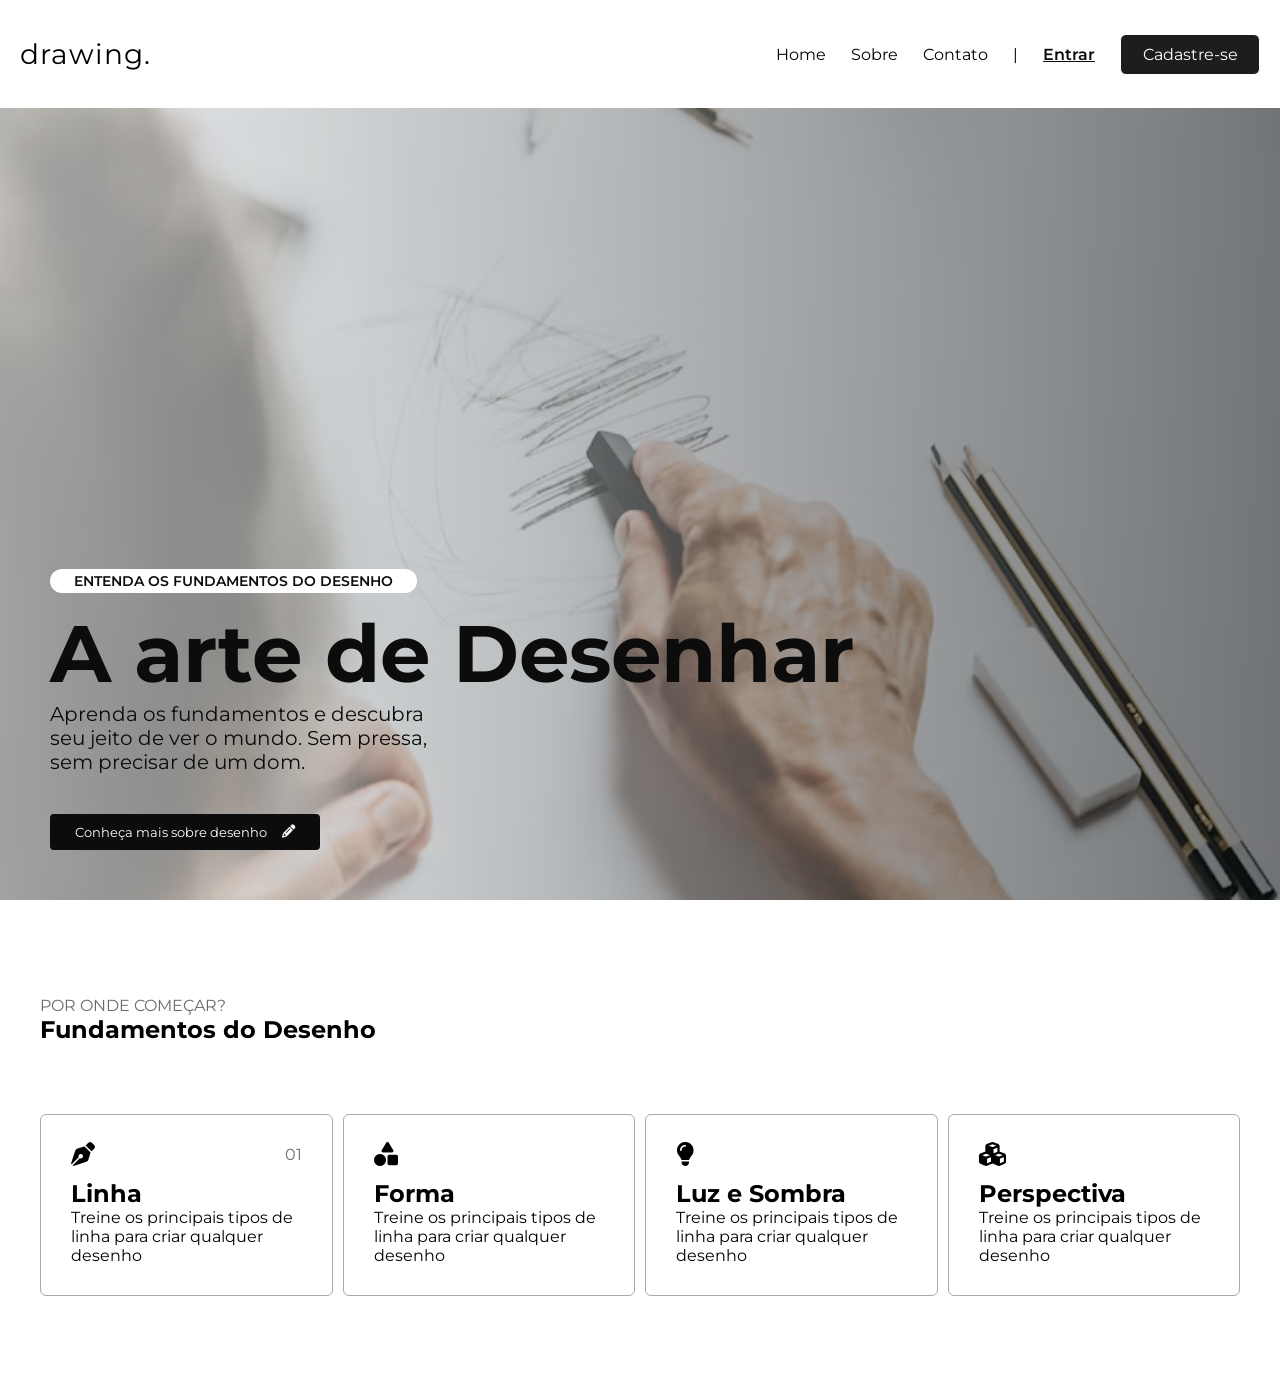
==== web-data-viz/public/index.html @ 865cee98 "feat: adiciona e estiliza seção de fundamentos do desenho" ====
<!DOCTYPE html>
<html lang="en">
<head>
    <meta charset="UTF-8">
    <meta name="viewport" content="width=device-width, initial-scale=1.0">
    <title>Projeto Individual</title>
    <!--Importa icones do Font Awesome-->
    <link rel="stylesheet" href="https://cdnjs.cloudflare.com/ajax/libs/font-awesome/6.7.2/css/all.min.css">
    
    <link rel="preconnect" href="https://fonts.googleapis.com">
    <link rel="preconnect" href="https://fonts.gstatic.com" crossorigin>
    <link href="https://fonts.googleapis.com/css2?family=Montserrat:ital,wght@0,100..900;1,100..900&family=Roboto:ital,wght@0,100..900;1,100..900&display=swap" rel="stylesheet">
    <link rel="stylesheet" href="./css/style.css">
</head>
<body>
    <main>
        <nav class="navbar">
            <div class="site-title">drawing.</div>
        <ul>
            <li><a>Home</a></li>  
            <li><a>Sobre</a></li>  
            <li><a>Contato</a></li>   
            <li><a>|</a></li> 
            <button class="btn-simples">Entrar</button>
            <button class="btn">Cadastre-se</button>
        </ul> 
        </nav>

            <section class="background">
                <div class="background-content">
                    <span class="badge">Entenda os fundamentos do desenho</span>
                    <h1 class="title-background">
                        A arte de Desenhar 
                    </h1>
                    <p>Aprenda os fundamentos e descubra seu jeito de ver o mundo. 
                        Sem pressa, sem precisar de um dom.</p>
                    <button class="more-button">
                        Conheça mais sobre desenho
                        <i class="fa-solid fa-pencil"></i>
                    </button>
                </div>
            </section>
            
            <section class="fundamentos">
                <span>Por onde começar?</span>
                <h1 class="fundamentos-title">Fundamentos do Desenho</h1>
                
                <div class="fundamentos-container">
                    <div class="card-fundamento">
                        <div style="display: flex; justify-content: space-between;align-items: center;">
                            <i class="fa-solid fa-pen-nib fa-xl"></i> 
                            <span>01</span>  
                        </div>
                        
                        <h2>Linha</h2>
                        <p>Treine os principais tipos de linha para criar qualquer desenho</p>
                    </div>

                    <div class="card-fundamento">
                        <i class="fa-solid fa-shapes fa-xl"></i>
                        <h2>Forma</h2>
                        <p>Treine os principais tipos de linha para criar qualquer desenho</p>
                    </div>

                    <div class="card-fundamento">
                        <i class="fa-solid fa-lightbulb fa-xl"></i>
                        <h2>Luz e Sombra</h2>
                        <p>Treine os principais tipos de linha para criar qualquer desenho</p>
                    </div>

                    <div class="card-fundamento">
                        <i class="fa-solid fa-cubes fa-xl"></i>

                        <h2>Perspectiva</h2>
                        <p>Treine os principais tipos de linha para criar qualquer desenho</p>
                    </div>
                </div>
            </section>



    </main>
</body>
</html>
---- web-data-viz/public/css/style.css ----
*{
    padding: 0;
    margin: 0;
    box-sizing: border-box;
}
:root{
    --cor-fonte:  rgb(12, 12, 12);
}
html{
    font-family: Montserrat;
}
button, select{
    font-family: Montserrat;
}
.btn{
    padding: 10px 20px;
    width: 140px;
    border: solid 1px white;
    display: flex;
    justify-content: center;
    font-size: 16px;
    border-radius: 6px;
    color: white;
    background-color: rgb(29, 29, 29);
}
.btn-simples{
    border: none;
    background-color: rgba(255, 255, 255, 0);
    text-decoration: underline;
    font-weight: 600;
    display: flex;
    justify-content: center;
    font-size: 16px;
    border-radius: 6px;
    color: var(--cor-fonte);
}
/* Navbar */
ul{
    list-style: none;
}
li{
    font-size: 16px;
}
.site-title{
    font-size: 28px;
    letter-spacing: 1px;
}
.navbar{
    display: flex;
    height: 12vh;
    padding: 20px;
    align-items: center;
    justify-content: space-between;
}
.navbar ul{
    display: flex;
    gap: 25px;
    align-items: center;
}

/* Conteúdo da Home */
.badge{
    background-color: white;
    color: var(--cor-fonte);
    padding: 3px 24px;
    font-weight: 600;
    border-radius: 14px;
    font-size: 14px;
    text-transform: uppercase;
}
.background{
    background-image: 
    /* Aplica um gradiente na imagem */
    linear-gradient(to right, rgba(255, 255, 255, 0.616), rgba(0, 0, 0, 0.493)),
    url('../assets/imgs/premium_photo-1664197369827-378ba152d1af.avif');
    background-size: cover; 
    height: 88vh;
    padding: 50px;
    display: flex;
    flex-direction: column;
    justify-content: end;
}

.background-content{
}
.background p{
    color: var(--cor-fonte);
    font-size: 20px;
    width: 400px;
}
.title-background{
    margin-top: 15px;
    color: var(--cor-fonte);
    font-size: 5rem;
}

.more-button{
    margin-top: 40px;
    display: flex;
    align-items: center;
    gap: 15px;
    padding: 10px 25px;
    color: white;
    background-color: rgb(12, 12, 12);
    border: none;
    font-weight: 400;
    border-radius: 4px;
}

/* Seção Fundamentos */
.fundamentos{
    padding: 6rem 2.5rem;
}
.fundamentos span{
    text-transform: uppercase;
    color: rgb(107, 107, 107);
}

.fundamentos-title{
    margin-bottom: 70px;
}
.fundamentos-container{
    display: flex;
    gap: 10px;
}
.card-fundamento{
    padding: 30px;
    border: 1px solid darkgray;
    border-radius: 6px;
    background-color: white;
}
.card-fundamento h2{
    margin-top: 15px;
}
.card-fundamento:hover{
    scale: 1.1;
    cursor: pointer;
    transition: 0.3s ease;
}
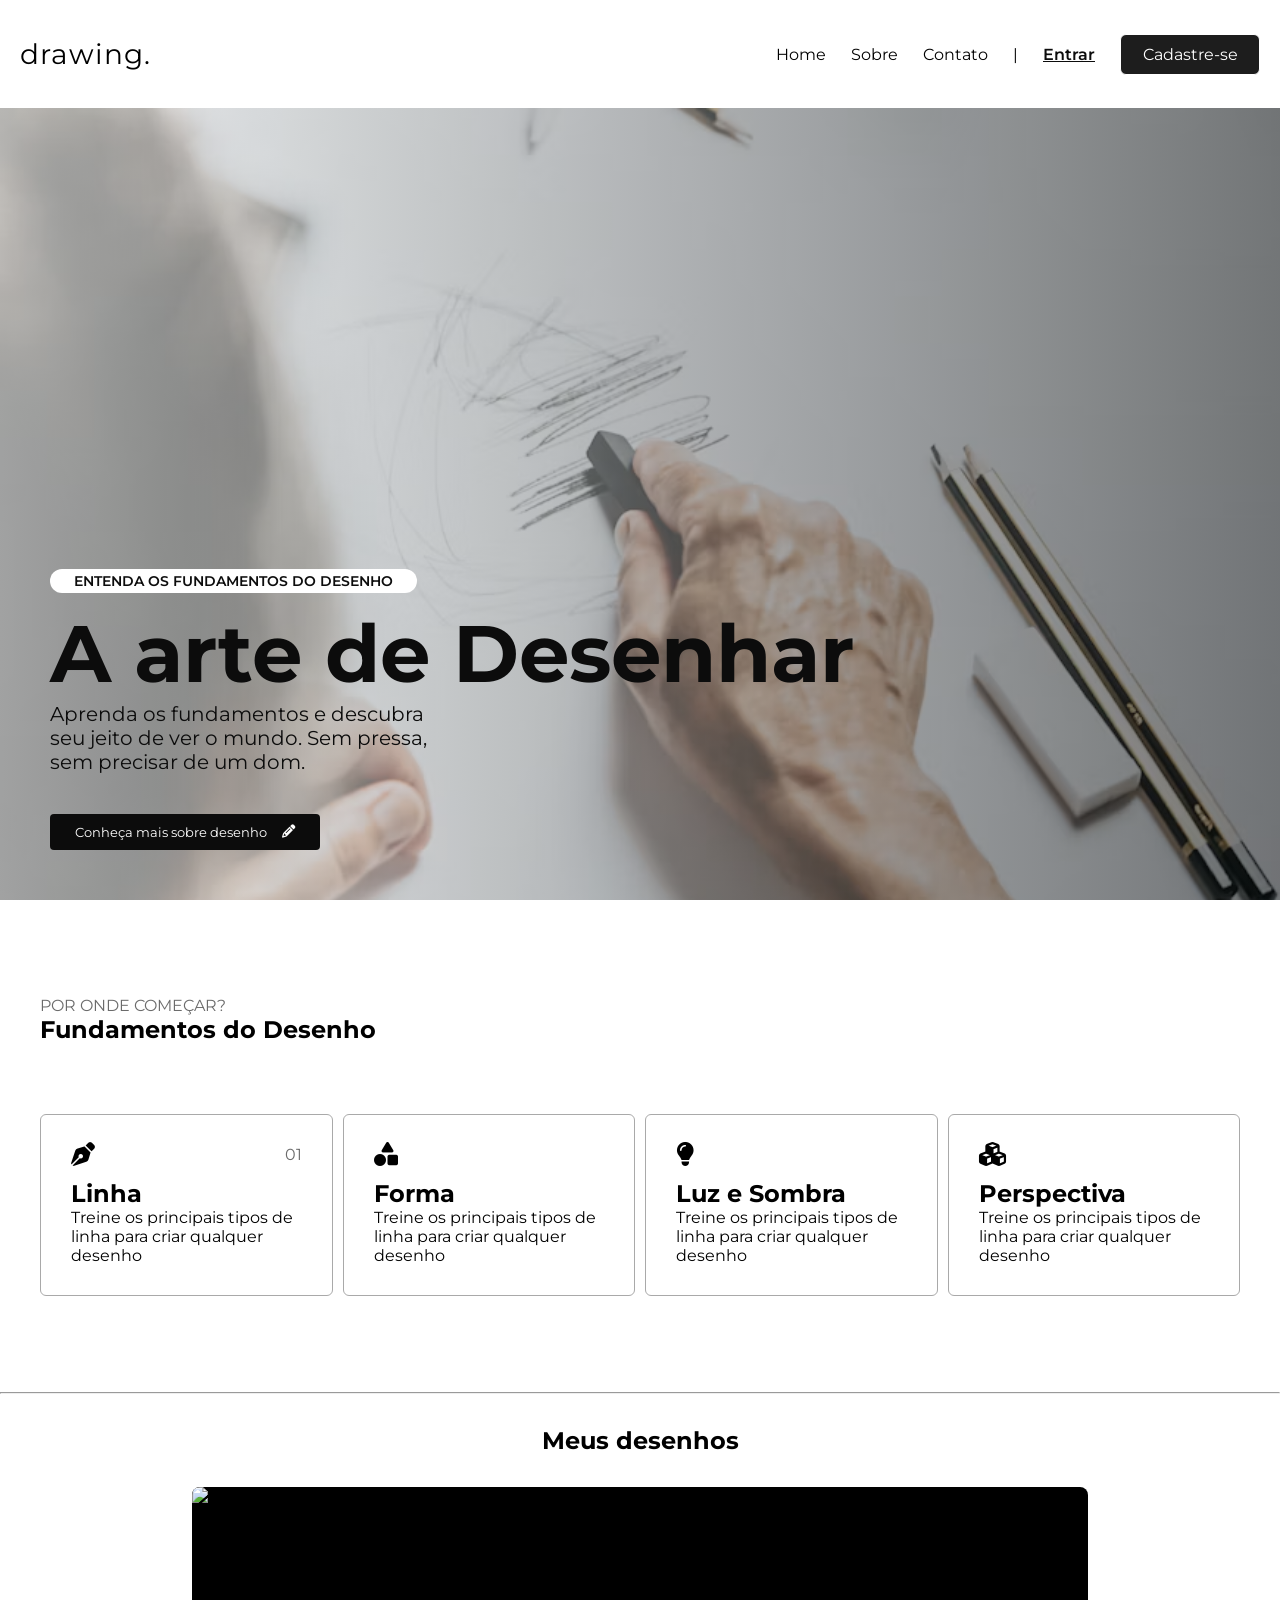
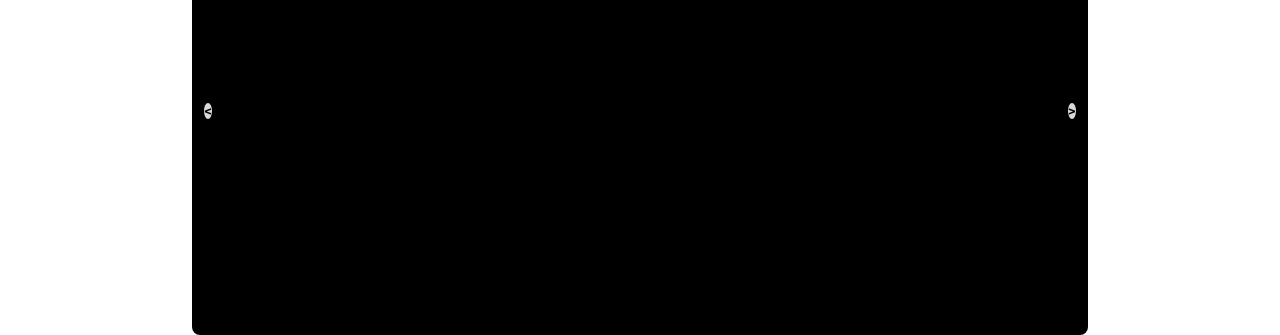
==== commit daa18c20: "feat: adiciona carrossel ao site" ====
--- a/web-data-viz/public/index.html
+++ b/web-data-viz/public/index.html
@@ -76,9 +76,112 @@
                     </div>
                 </div>
             </section>
+            <hr>
+                <section class="meus-desenhos">
+                    
+                    <h1>Meus desenhos</h1>
+                    <section class="carousel" aria-roledescription="carousel" aria-label="Galeria de imagens">
+                    <div class="carousel__track-container">
+                        <ul class="carousel__track">
+                        <li class="carousel__slide"><img src="https://picsum.photos/800/400?random=1" alt="Imagem 1"></li>
+                        <li class="carousel__slide"><img src="https://picsum.photos/800/400?random=2" alt="Imagem 2"></li>
+                        <li class="carousel__slide"><img src="https://picsum.photos/800/400?random=3" alt="Imagem 3"></li>
+                        <li class="carousel__slide"><img src="https://picsum.photos/800/400?random=4" alt="Imagem 4"></li>
+                        </ul>
+                    </div>
 
+                    <button class="carousel__button carousel__button--prev" aria-label="Slide anterior">&lt;</button>
+                    <button class="carousel__button carousel__button--next" aria-label="Próximo slide">&gt;</button>
 
-
+                    <div class="carousel__nav" role="tablist" aria-label="Indicadores do carrossel">
+                        <button class="carousel__indicator" aria-label="Ir para slide 1"></button>
+                        <button class="carousel__indicator" aria-label="Ir para slide 2"></button>
+                        <button class="carousel__indicator" aria-label="Ir para slide 3"></button>
+                        <button class="carousel__indicator" aria-label="Ir para slide 4"></button>
+                    </div>
+                    </section>
+                </section>
     </main>
 </body>
-</html>+</html>
+<script>
+const track = document.querySelector('.carousel__track');
+const slides = document.querySelectorAll('.carousel__slide'); // NodeList
+const prevButton = document.querySelector('.carousel__button--prev');
+const nextButton = document.querySelector('.carousel__button--next');
+const indicators = document.querySelectorAll('.carousel__indicator');
+const carousel = document.querySelector('.carousel');
+
+let currentIndex = 0;
+let autoplayId = null;
+const AUTOPLAY_MS = 4000;
+
+// Vai para o slide indicado pelo índice
+function goToSlide(index) {
+  // wrap-around simples
+  if (index < 0) index = slides.length - 1;
+  if (index >= slides.length) index = 0;
+  currentIndex = index;
+
+  // Move a "track" com translateX (cada slide tem 100% da largura)
+  track.style.transform = 'translateX(' + (-100 * currentIndex) + '%)';
+
+  // Atualiza indicadores (aria-current)
+  for (let i = 0; i < indicators.length; i++) {
+    if (i === currentIndex) {
+      indicators[i].setAttribute('aria-current', 'true');
+    } else {
+      indicators[i].removeAttribute('aria-current');
+    }
+  }
+}
+
+function nextSlide() { goToSlide(currentIndex + 1); }
+function prevSlide() { goToSlide(currentIndex - 1); }
+
+// Autoplay simples
+function startAutoplay() {
+  stopAutoplay();
+  autoplayId = setInterval(nextSlide, AUTOPLAY_MS);
+}
+function stopAutoplay() {
+  if (autoplayId !== null) {
+    clearInterval(autoplayId);
+    autoplayId = null;
+  }
+}
+
+// Eventos
+nextButton.addEventListener('click', function () {
+  nextSlide();
+  startAutoplay();
+});
+prevButton.addEventListener('click', function () {
+  prevSlide();
+  startAutoplay();
+});
+
+// Indicadores: each indicator goes para o slide correspondente
+for (let i = 0; i < indicators.length; i++) {
+  indicators[i].addEventListener('click', (function(index) {
+    return function() {
+      goToSlide(index);
+      startAutoplay();
+    };
+  })(i));
+}
+
+// Pausar autoplay ao passar o mouse e retomar ao sair
+carousel.addEventListener('mouseenter', stopAutoplay);
+carousel.addEventListener('mouseleave', startAutoplay);
+
+// Navegação por teclado (setas)
+document.addEventListener('keydown', function (e) {
+  if (e.key === 'ArrowLeft') { prevSlide(); startAutoplay(); }
+  if (e.key === 'ArrowRight') { nextSlide(); startAutoplay(); }
+});
+
+// Inicialização
+goToSlide(0);
+startAutoplay();
+</script>
--- a/web-data-viz/public/css/style.css
+++ b/web-data-viz/public/css/style.css
@@ -40,6 +40,20 @@
 }
 li{
     font-size: 16px;
+}
+
+li::after{
+  content: '';
+  position: absolute;
+  bottom: 0;
+  left: 0;
+  width: 0; /* Começa invisível (largura zero) */
+  height: 3px; /* Espessura da barra */
+  background-color: #3498db; /* Cor da barra */
+  transition: width 0.3s ease; /* Animação suave */
+}
+li:hover::after {
+  width: 100%; /* Expande até 100% ao passar o mouse */
 }
 .site-title{
     font-size: 28px;
@@ -136,4 +150,101 @@
     scale: 1.1;
     cursor: pointer;
     transition: 0.3s ease;
+}
+
+/* Carrossel */
+.meus-desenhos h1{
+    padding: 2rem;
+}
+.meus-desenhos {
+    display: flex;
+    align-items: center;
+    flex-direction: column;
+}
+
+.carousel {
+  width: 70%;
+  max-width: var(--max-width);
+  position: relative;
+  border-radius: 8px;
+  overflow: hidden;
+  background: #000;
+}
+
+/* Container que "corta" a visualização fora do slide atual */
+.carousel__track-container {
+  overflow: hidden;
+  width: 100%;
+  aspect-ratio: 2 / 1; /* mantém proporção */
+}
+
+/* Track com slides em linha e transição suave */
+.carousel__track {
+  display: flex;
+  padding: 0;
+  margin: 0;
+  list-style: none;
+  transition: transform 400ms ease;
+  will-change: transform;
+}
+
+/* Cada slide ocupa 100% da largura do container */
+.carousel__slide {
+  min-width: 100%;
+  display: flex;
+  align-items: center;
+  justify-content: center;
+}
+
+/* Imagem cobre o slide */
+.carousel__slide img {
+  width: 100%;
+  height: 100%;
+  object-fit: cover;
+  display: block;
+}
+
+/* Botões de navegação */
+.carousel__button {
+  position: absolute;
+  top: 50%;
+  transform: translateY(-50%);
+  width: var(--button-size);
+  height: var(--button-size);
+  background: rgba(255,255,255,0.85);
+  border: none;
+  border-radius: 50%;
+  cursor: pointer;
+  display: grid;
+  place-items: center;
+  font-weight: bold;
+  box-shadow: 0 2px 6px rgba(0,0,0,0.2);
+}
+.carousel__button:focus { outline: 2px solid #2b7cff; }
+.carousel__button--prev { left: 12px; }
+.carousel__button--next { right: 12px; }
+
+/* Indicadores (bolinhas) */
+.carousel__nav {
+  display: flex;
+  gap: 8px;
+  position: absolute;
+  left: 50%;
+  transform: translateX(-50%);
+  bottom: 12px;
+}
+.carousel__indicator {
+  width: var(--indicator-size);
+  height: var(--indicator-size);
+  background: rgba(255,255,255,0.7);
+  border-radius: 50%;
+  border: none;
+  cursor: pointer;
+  padding: 0;
+}
+.carousel__indicator[aria-current="true"] {
+  background: #2b7cff;
+}
+.carousel__indicator:focus {
+  outline: 2px solid #2b7cff;
 }
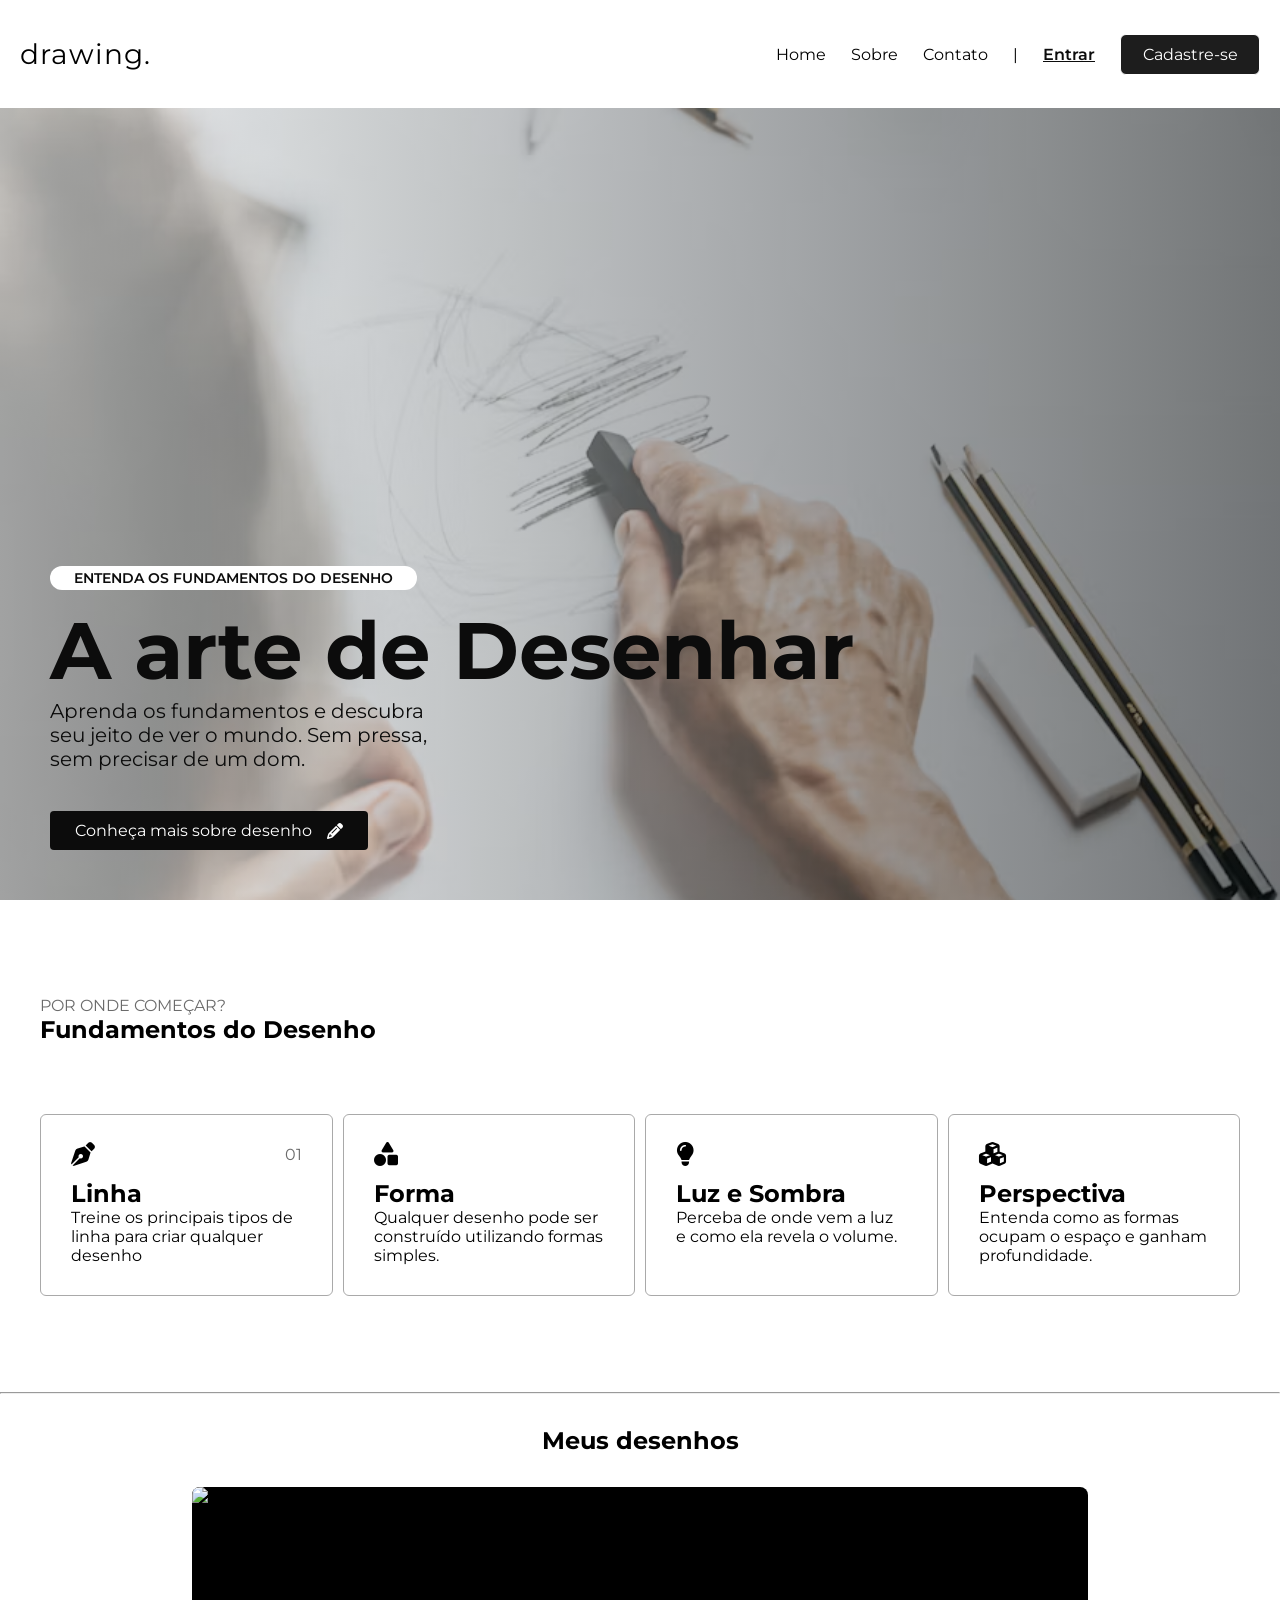
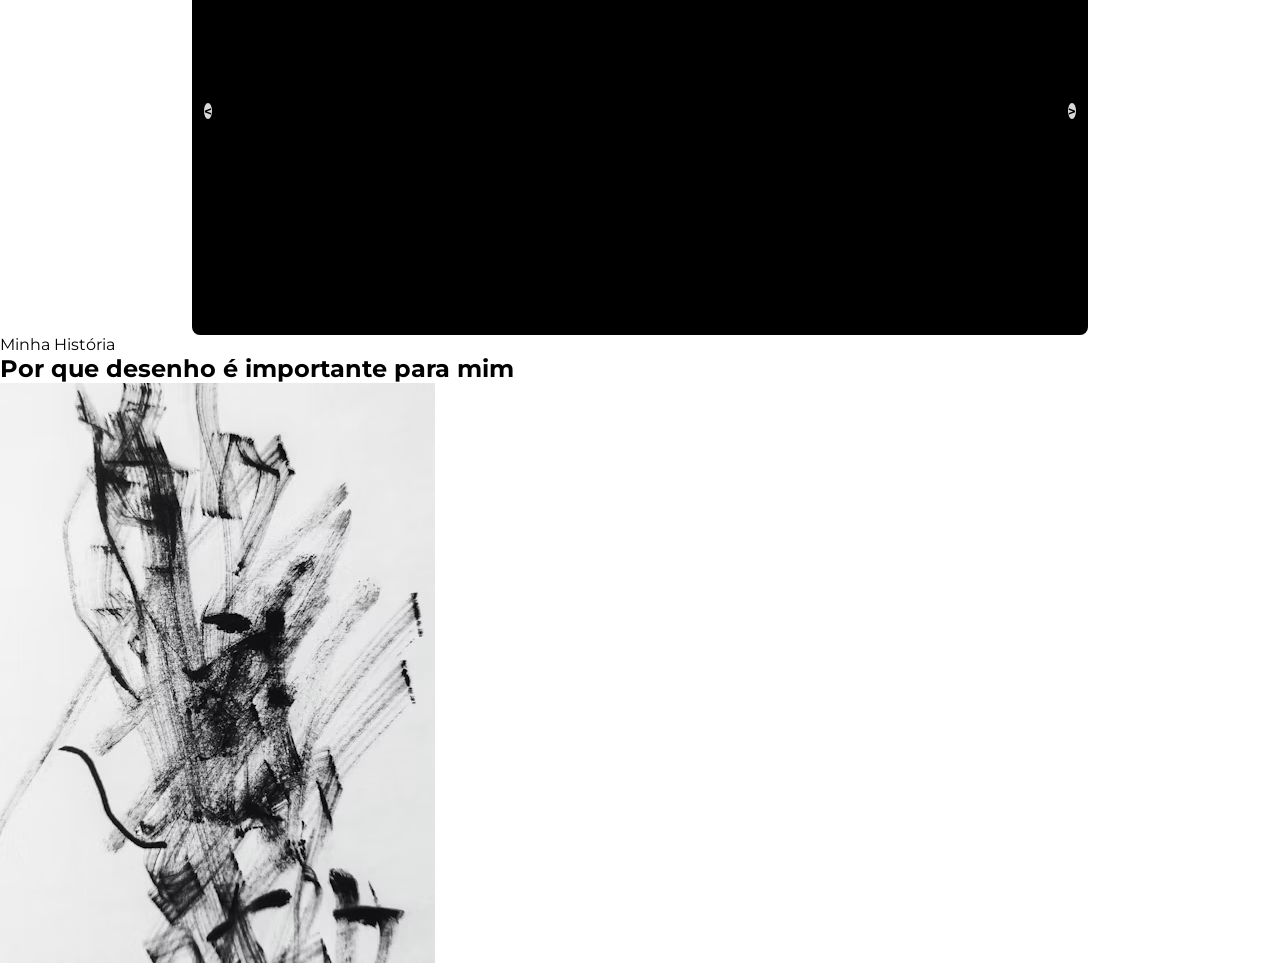
==== commit c5f9fdca: "feat: adiciona seção importânci do desenho" ====
--- a/web-data-viz/public/index.html
+++ b/web-data-viz/public/index.html
@@ -59,20 +59,20 @@
                     <div class="card-fundamento">
                         <i class="fa-solid fa-shapes fa-xl"></i>
                         <h2>Forma</h2>
-                        <p>Treine os principais tipos de linha para criar qualquer desenho</p>
+                        <p>Qualquer desenho pode ser construído utilizando formas simples.</p>
                     </div>
 
                     <div class="card-fundamento">
                         <i class="fa-solid fa-lightbulb fa-xl"></i>
                         <h2>Luz e Sombra</h2>
-                        <p>Treine os principais tipos de linha para criar qualquer desenho</p>
+                        <p>Perceba de onde vem a luz e como ela revela o volume.</p>
                     </div>
 
                     <div class="card-fundamento">
                         <i class="fa-solid fa-cubes fa-xl"></i>
 
                         <h2>Perspectiva</h2>
-                        <p>Treine os principais tipos de linha para criar qualquer desenho</p>
+                        <p>Entenda como as formas ocupam o espaço e ganham profundidade.</p>
                     </div>
                 </div>
             </section>
@@ -101,87 +101,102 @@
                     </div>
                     </section>
                 </section>
+
+                <section class="importancia-desenho">
+                        <span>Minha História</span>
+                        <h1>Por que desenho é importante para mim</h1>
+                        <div>
+                            <img src="./assets/imgs/photo-1569091791842-7cfb64e04797.avif" alt="">
+                            <p>
+
+                            </p>
+                        </div>
+                </section>
     </main>
 </body>
 </html>
 <script>
-const track = document.querySelector('.carousel__track');
-const slides = document.querySelectorAll('.carousel__slide'); // NodeList
-const prevButton = document.querySelector('.carousel__button--prev');
-const nextButton = document.querySelector('.carousel__button--next');
-const indicators = document.querySelectorAll('.carousel__indicator');
-const carousel = document.querySelector('.carousel');
-
-let currentIndex = 0;
-let autoplayId = null;
-const AUTOPLAY_MS = 4000;
-
-// Vai para o slide indicado pelo índice
-function goToSlide(index) {
-  // wrap-around simples
-  if (index < 0) index = slides.length - 1;
-  if (index >= slides.length) index = 0;
-  currentIndex = index;
-
-  // Move a "track" com translateX (cada slide tem 100% da largura)
-  track.style.transform = 'translateX(' + (-100 * currentIndex) + '%)';
-
-  // Atualiza indicadores (aria-current)
-  for (let i = 0; i < indicators.length; i++) {
-    if (i === currentIndex) {
-      indicators[i].setAttribute('aria-current', 'true');
-    } else {
-      indicators[i].removeAttribute('aria-current');
-    }
-  }
-}
-
-function nextSlide() { goToSlide(currentIndex + 1); }
-function prevSlide() { goToSlide(currentIndex - 1); }
-
-// Autoplay simples
-function startAutoplay() {
-  stopAutoplay();
-  autoplayId = setInterval(nextSlide, AUTOPLAY_MS);
-}
-function stopAutoplay() {
-  if (autoplayId !== null) {
-    clearInterval(autoplayId);
-    autoplayId = null;
-  }
-}
-
-// Eventos
-nextButton.addEventListener('click', function () {
-  nextSlide();
-  startAutoplay();
-});
-prevButton.addEventListener('click', function () {
-  prevSlide();
-  startAutoplay();
-});
-
-// Indicadores: each indicator goes para o slide correspondente
-for (let i = 0; i < indicators.length; i++) {
-  indicators[i].addEventListener('click', (function(index) {
-    return function() {
-      goToSlide(index);
-      startAutoplay();
+    const track = document.querySelector('.carousel__track');
+    const slides = document.querySelectorAll('.carousel__slide'); // NodeList
+    const prevButton = document.querySelector('.carousel__button--prev');
+    const nextButton = document.querySelector('.carousel__button--next');
+    const indicators = document.querySelectorAll('.carousel__indicator');
+    const carousel = document.querySelector('.carousel');
+
+    let currentIndex = 0;
+    let autoplayId = null;
+    const AUTOPLAY_MS = 4000;
+
+    // Vai para o slide indicado pelo índice
+    function goToSlide(index) {
+    // wrap-around simples
+    if (index < 0){
+        index = slides.length - 1
     };
-  })(i));
-}
-
-// Pausar autoplay ao passar o mouse e retomar ao sair
-carousel.addEventListener('mouseenter', stopAutoplay);
-carousel.addEventListener('mouseleave', startAutoplay);
-
-// Navegação por teclado (setas)
-document.addEventListener('keydown', function (e) {
-  if (e.key === 'ArrowLeft') { prevSlide(); startAutoplay(); }
-  if (e.key === 'ArrowRight') { nextSlide(); startAutoplay(); }
-});
-
-// Inicialização
-goToSlide(0);
-startAutoplay();
+    if (index >= slides.length) {
+        index = 0;
+        currentIndex = index;
+    }
+
+    // Move a "track" com translateX (cada slide tem 100% da largura)
+    track.style.transform = 'translateX(' + (-100 * currentIndex) + '%)';
+
+    // Atualiza indicadores (aria-current)
+    for (let i = 0; i < indicators.length; i++) {
+        if (i === currentIndex) {
+        indicators[i].setAttribute('aria-current', 'true');
+        } else {
+        indicators[i].removeAttribute('aria-current');
+        }
+    }
+    }
+
+    function nextSlide() { goToSlide(currentIndex + 1); }
+    function prevSlide() { goToSlide(currentIndex - 1); }
+
+    // Autoplay simples
+    function startAutoplay() {
+    stopAutoplay();
+    autoplayId = setInterval(nextSlide, AUTOPLAY_MS);
+    }
+    function stopAutoplay() {
+    if (autoplayId !== null) {
+        clearInterval(autoplayId);
+        autoplayId = null;
+    }
+    }
+
+    // Eventos
+    nextButton.addEventListener('click', function () {
+    nextSlide();
+    startAutoplay();
+    });
+    prevButton.addEventListener('click', function () {
+    prevSlide();
+    startAutoplay();
+    });
+
+    // Indicadores: each indicator goes para o slide correspondente
+    for (let i = 0; i < indicators.length; i++) {
+    indicators[i].addEventListener('click', (function(index) {
+        return function() {
+        goToSlide(index);
+        startAutoplay();
+        };
+    })(i));
+    }
+
+    // Pausar autoplay ao passar o mouse e retomar ao sair
+    carousel.addEventListener('mouseenter', stopAutoplay);
+    carousel.addEventListener('mouseleave', startAutoplay);
+
+    // Navegação por teclado (setas)
+    document.addEventListener('keydown', function (e) {
+    if (e.key === 'ArrowLeft') { prevSlide(); startAutoplay(); }
+    if (e.key === 'ArrowRight') { nextSlide(); startAutoplay(); }
+    });
+
+    // Inicialização
+    goToSlide(0);
+    startAutoplay();
 </script>
--- a/web-data-viz/public/css/style.css
+++ b/web-data-viz/public/css/style.css
@@ -114,6 +114,7 @@
     align-items: center;
     gap: 15px;
     padding: 10px 25px;
+    font-size: 1rem;
     color: white;
     background-color: rgb(12, 12, 12);
     border: none;
@@ -138,6 +139,7 @@
     gap: 10px;
 }
 .card-fundamento{
+    flex: 1;
     padding: 30px;
     border: 1px solid darkgray;
     border-radius: 6px;
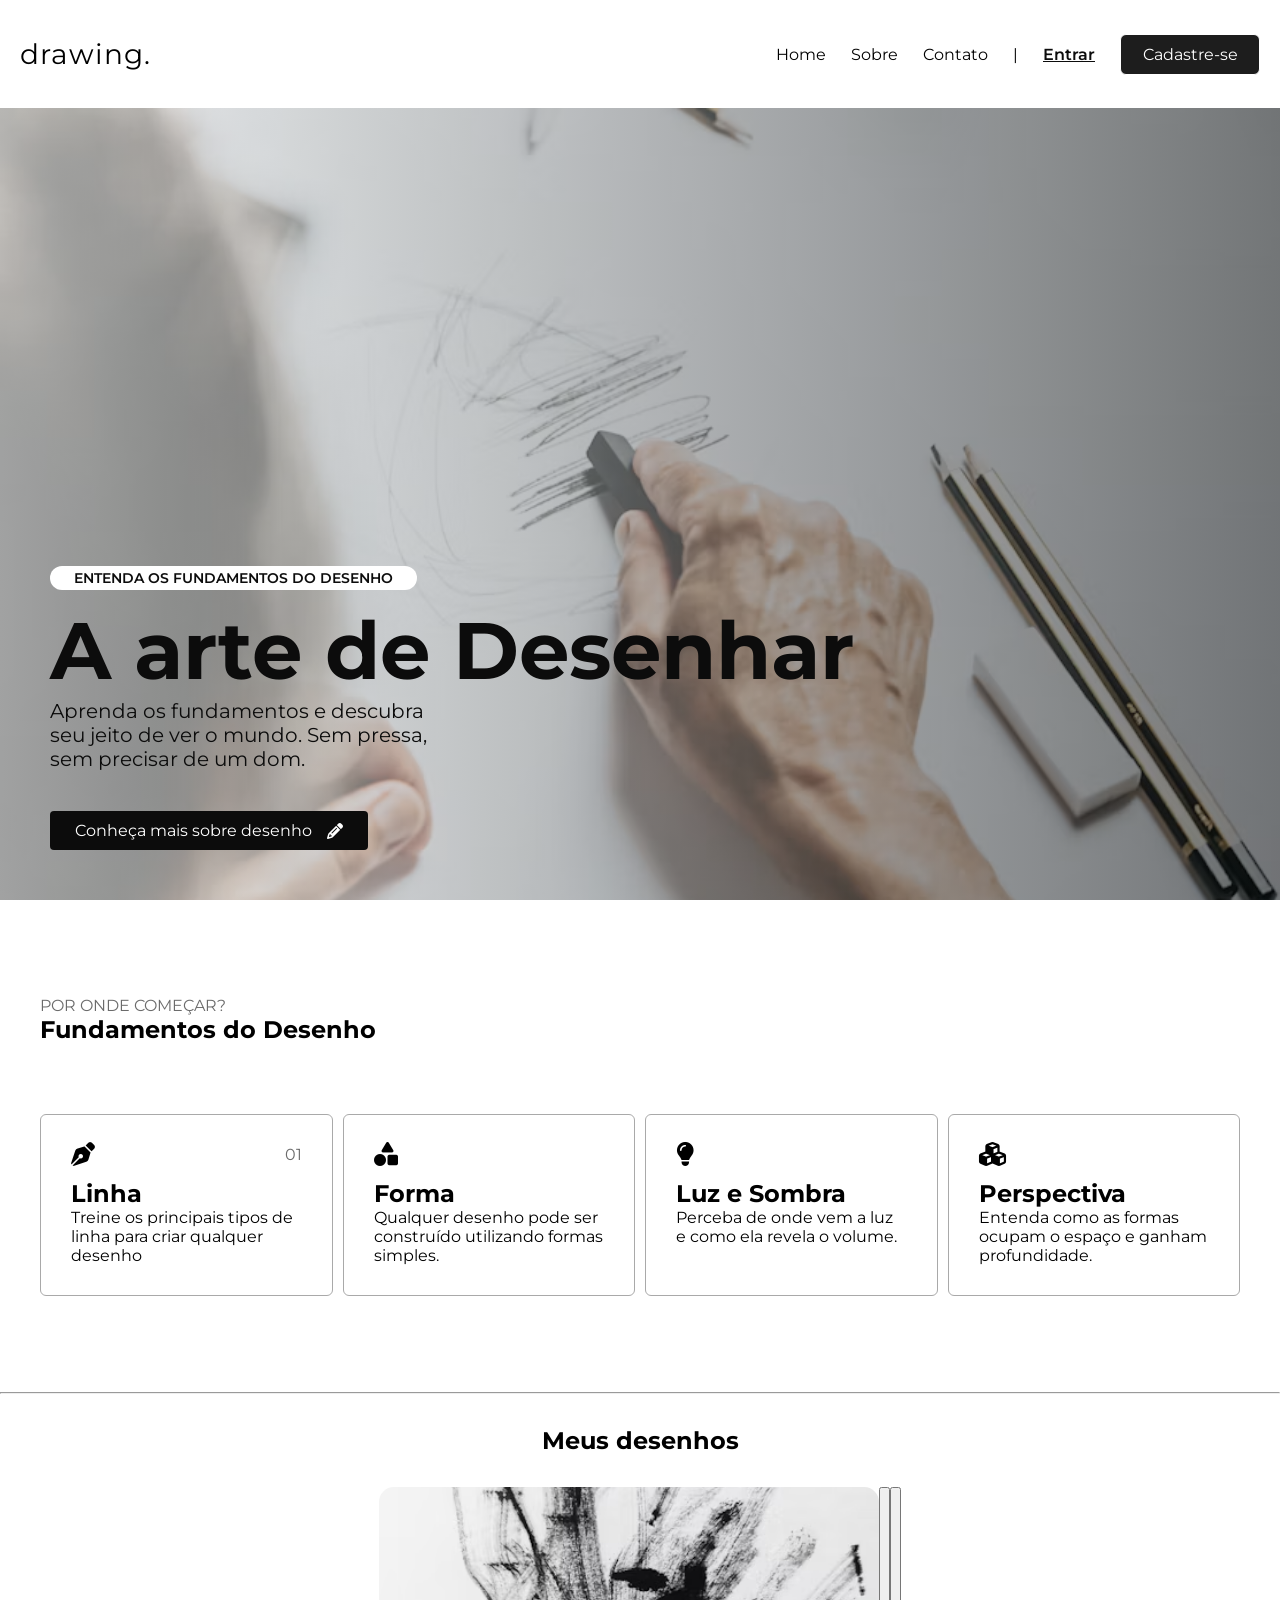
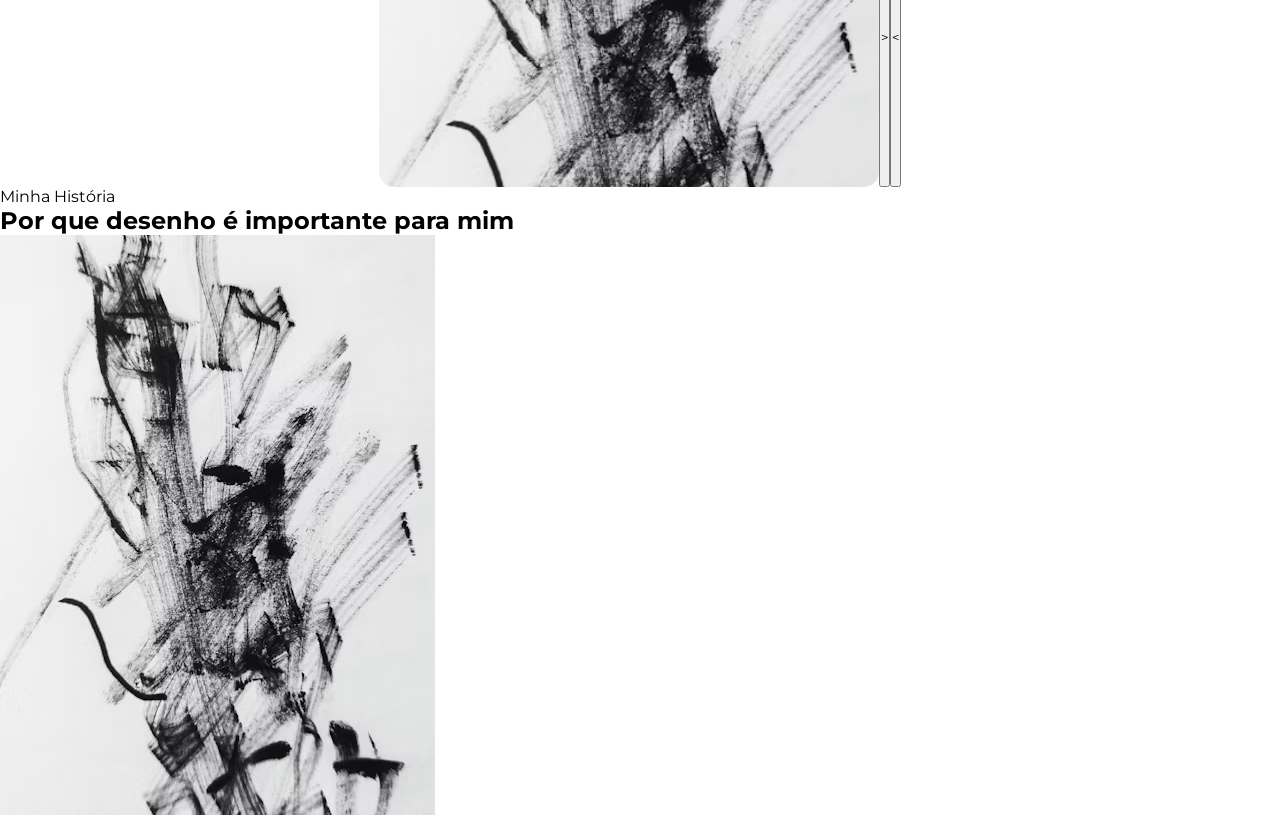
==== commit 56226b89: "fix: arruma o código do carrossel" ====
--- a/web-data-viz/public/index.html
+++ b/web-data-viz/public/index.html
@@ -78,28 +78,18 @@
             </section>
             <hr>
                 <section class="meus-desenhos">
-                    
+
                     <h1>Meus desenhos</h1>
-                    <section class="carousel" aria-roledescription="carousel" aria-label="Galeria de imagens">
-                    <div class="carousel__track-container">
-                        <ul class="carousel__track">
-                        <li class="carousel__slide"><img src="https://picsum.photos/800/400?random=1" alt="Imagem 1"></li>
-                        <li class="carousel__slide"><img src="https://picsum.photos/800/400?random=2" alt="Imagem 2"></li>
-                        <li class="carousel__slide"><img src="https://picsum.photos/800/400?random=3" alt="Imagem 3"></li>
-                        <li class="carousel__slide"><img src="https://picsum.photos/800/400?random=4" alt="Imagem 4"></li>
-                        </ul>
-                    </div>
+                    <div class="carrossel">
+                            <ul class="carrossel-imgs">
+                                <li class="img selecionado"><img src="./assets/imgs/photo-1569091791842-7cfb64e04797.avif" alt="draw1"></li>
+                                <li class="img"><img src="./assets/imgs/premium_photo-1664197369827-378ba152d1af.avif" alt="draw2"></li>
+                                <li class="img"><img src="./assets/imgs/photo-1569091791842-7cfb64e04797.avif" alt="draw3"></li>
+                            </ul>
+                    <button class="avancar" onclick=""> > </button>
+                    <button class="voltar"> < </button>
+                </div>
 
-                    <button class="carousel__button carousel__button--prev" aria-label="Slide anterior">&lt;</button>
-                    <button class="carousel__button carousel__button--next" aria-label="Próximo slide">&gt;</button>
-
-                    <div class="carousel__nav" role="tablist" aria-label="Indicadores do carrossel">
-                        <button class="carousel__indicator" aria-label="Ir para slide 1"></button>
-                        <button class="carousel__indicator" aria-label="Ir para slide 2"></button>
-                        <button class="carousel__indicator" aria-label="Ir para slide 3"></button>
-                        <button class="carousel__indicator" aria-label="Ir para slide 4"></button>
-                    </div>
-                    </section>
                 </section>
 
                 <section class="importancia-desenho">
@@ -116,87 +106,46 @@
 </body>
 </html>
 <script>
-    const track = document.querySelector('.carousel__track');
-    const slides = document.querySelectorAll('.carousel__slide'); // NodeList
-    const prevButton = document.querySelector('.carousel__button--prev');
-    const nextButton = document.querySelector('.carousel__button--next');
-    const indicators = document.querySelectorAll('.carousel__indicator');
-    const carousel = document.querySelector('.carousel');
+    let desenhos = document.querySelectorAll(".img");
+    let botaoAvancar = document.querySelector(".avancar");
+    let botaoVoltar = document.querySelector(".voltar");
 
-    let currentIndex = 0;
-    let autoplayId = null;
-    const AUTOPLAY_MS = 4000;
+    let indice = 0;
 
-    // Vai para o slide indicado pelo índice
-    function goToSlide(index) {
-    // wrap-around simples
-    if (index < 0){
-        index = slides.length - 1
-    };
-    if (index >= slides.length) {
-        index = 0;
-        currentIndex = index;
-    }
+     function atualizarCarrossel() {
+    let total = desenhos.length;
+    let anterior = (indice - 1 + total) % total;
+    let proximo = (indice + 1) % total;
 
-    // Move a "track" com translateX (cada slide tem 100% da largura)
-    track.style.transform = 'translateX(' + (-100 * currentIndex) + '%)';
-
-    // Atualiza indicadores (aria-current)
-    for (let i = 0; i < indicators.length; i++) {
-        if (i === currentIndex) {
-        indicators[i].setAttribute('aria-current', 'true');
-        } else {
-        indicators[i].removeAttribute('aria-current');
-        }
-    }
-    }
-
-    function nextSlide() { goToSlide(currentIndex + 1); }
-    function prevSlide() { goToSlide(currentIndex - 1); }
-
-    // Autoplay simples
-    function startAutoplay() {
-    stopAutoplay();
-    autoplayId = setInterval(nextSlide, AUTOPLAY_MS);
-    }
-    function stopAutoplay() {
-    if (autoplayId !== null) {
-        clearInterval(autoplayId);
-        autoplayId = null;
-    }
-    }
-
-    // Eventos
-    nextButton.addEventListener('click', function () {
-    nextSlide();
-    startAutoplay();
-    });
-    prevButton.addEventListener('click', function () {
-    prevSlide();
-    startAutoplay();
+    desenhos.forEach(function (imagem) {
+        imagem.classList.remove("selecionado", "esquerda", "direita");
     });
 
-    // Indicadores: each indicator goes para o slide correspondente
-    for (let i = 0; i < indicators.length; i++) {
-    indicators[i].addEventListener('click', (function(index) {
-        return function() {
-        goToSlide(index);
-        startAutoplay();
-        };
-    })(i));
-    }
+    desenhos[indice].classList.add("selecionado");
+    desenhos[anterior].classList.add("esquerda");
+    desenhos[proximo].classList.add("direita");
+}
+    
 
-    // Pausar autoplay ao passar o mouse e retomar ao sair
-    carousel.addEventListener('mouseenter', stopAutoplay);
-    carousel.addEventListener('mouseleave', startAutoplay);
-
-    // Navegação por teclado (setas)
-    document.addEventListener('keydown', function (e) {
-    if (e.key === 'ArrowLeft') { prevSlide(); startAutoplay(); }
-    if (e.key === 'ArrowRight') { nextSlide(); startAutoplay(); }
+    botaoAvancar.addEventListener("click", function () {
+        if (indice < desenhos.length - 1) {
+            indice++;
+        } else {
+            indice = 0;
+        }
+        atualizarCarrossel();
     });
 
-    // Inicialização
-    goToSlide(0);
-    startAutoplay();
+    botaoVoltar.addEventListener("click", function () {
+        if (indice > 0) {
+            indice--;
+        } else {
+            indice = desenhos.length - 1;
+        }
+        atualizarCarrossel();
+    });
+
+   
+
+atualizarCarrossel();
 </script>
--- a/web-data-viz/public/css/style.css
+++ b/web-data-viz/public/css/style.css
@@ -164,89 +164,65 @@
     flex-direction: column;
 }
 
-.carousel {
-  width: 70%;
-  max-width: var(--max-width);
-  position: relative;
-  border-radius: 8px;
-  overflow: hidden;
-  background: #000;
-}
-
-/* Container que "corta" a visualização fora do slide atual */
-.carousel__track-container {
-  overflow: hidden;
-  width: 100%;
-  aspect-ratio: 2 / 1; /* mantém proporção */
-}
-
-/* Track com slides em linha e transição suave */
-.carousel__track {
-  display: flex;
-  padding: 0;
-  margin: 0;
-  list-style: none;
-  transition: transform 400ms ease;
-  will-change: transform;
-}
-
-/* Cada slide ocupa 100% da largura do container */
-.carousel__slide {
-  min-width: 100%;
-  display: flex;
-  align-items: center;
-  justify-content: center;
-}
-
-/* Imagem cobre o slide */
-.carousel__slide img {
-  width: 100%;
-  height: 100%;
-  object-fit: cover;
-  display: block;
-}
-
-/* Botões de navegação */
-.carousel__button {
-  position: absolute;
-  top: 50%;
-  transform: translateY(-50%);
-  width: var(--button-size);
-  height: var(--button-size);
-  background: rgba(255,255,255,0.85);
-  border: none;
-  border-radius: 50%;
-  cursor: pointer;
-  display: grid;
-  place-items: center;
-  font-weight: bold;
-  box-shadow: 0 2px 6px rgba(0,0,0,0.2);
-}
-.carousel__button:focus { outline: 2px solid #2b7cff; }
-.carousel__button--prev { left: 12px; }
-.carousel__button--next { right: 12px; }
-
-/* Indicadores (bolinhas) */
-.carousel__nav {
-  display: flex;
-  gap: 8px;
-  position: absolute;
-  left: 50%;
-  transform: translateX(-50%);
-  bottom: 12px;
-}
-.carousel__indicator {
-  width: var(--indicator-size);
-  height: var(--indicator-size);
-  background: rgba(255,255,255,0.7);
-  border-radius: 50%;
-  border: none;
-  cursor: pointer;
-  padding: 0;
-}
-.carousel__indicator[aria-current="true"] {
-  background: #2b7cff;
-}
-.carousel__indicator:focus {
-  outline: 2px solid #2b7cff;
+.carrossel{
+    display: flex;
+    
+}
+
+.carrossel-imgs{
+    position: relative;
+
+    width: 500px;
+    height: 300px;
+
+    list-style: none;
+    padding: 0;
+    margin: 0 auto;
+
+}
+.img{
+    position: absolute;
+
+    width: 100%;
+    height: 100%;
+
+    top: 0;
+    left: 0;
+
+    transition: 0.5s;
+}
+
+.img:nth-child(2) {
+    z-index: 2;
+
+    transform: translateX(-130px) scale(0.9);
+
+    filter: blur(3px);
+}
+
+.img:nth-child(3) {
+    z-index: 1;
+
+    transform: translateX(140px) scale(0.8);
+
+    filter: blur(5px);
+}
+
+.carrossel-imgs img {
+    width: 100%;
+    height: 100%;
+
+    object-fit: cover;
+    transition: transform 0.5s ease;
+    border-radius: 15px;
+}
+
+.selecionado{
+    z-index: 3;
+}
+.img.esquerda,
+.img.direita { /* menores, nas laterais */
+    transform: scale(0.7);
+    opacity: 0.6;
+    z-index: 2;
 }
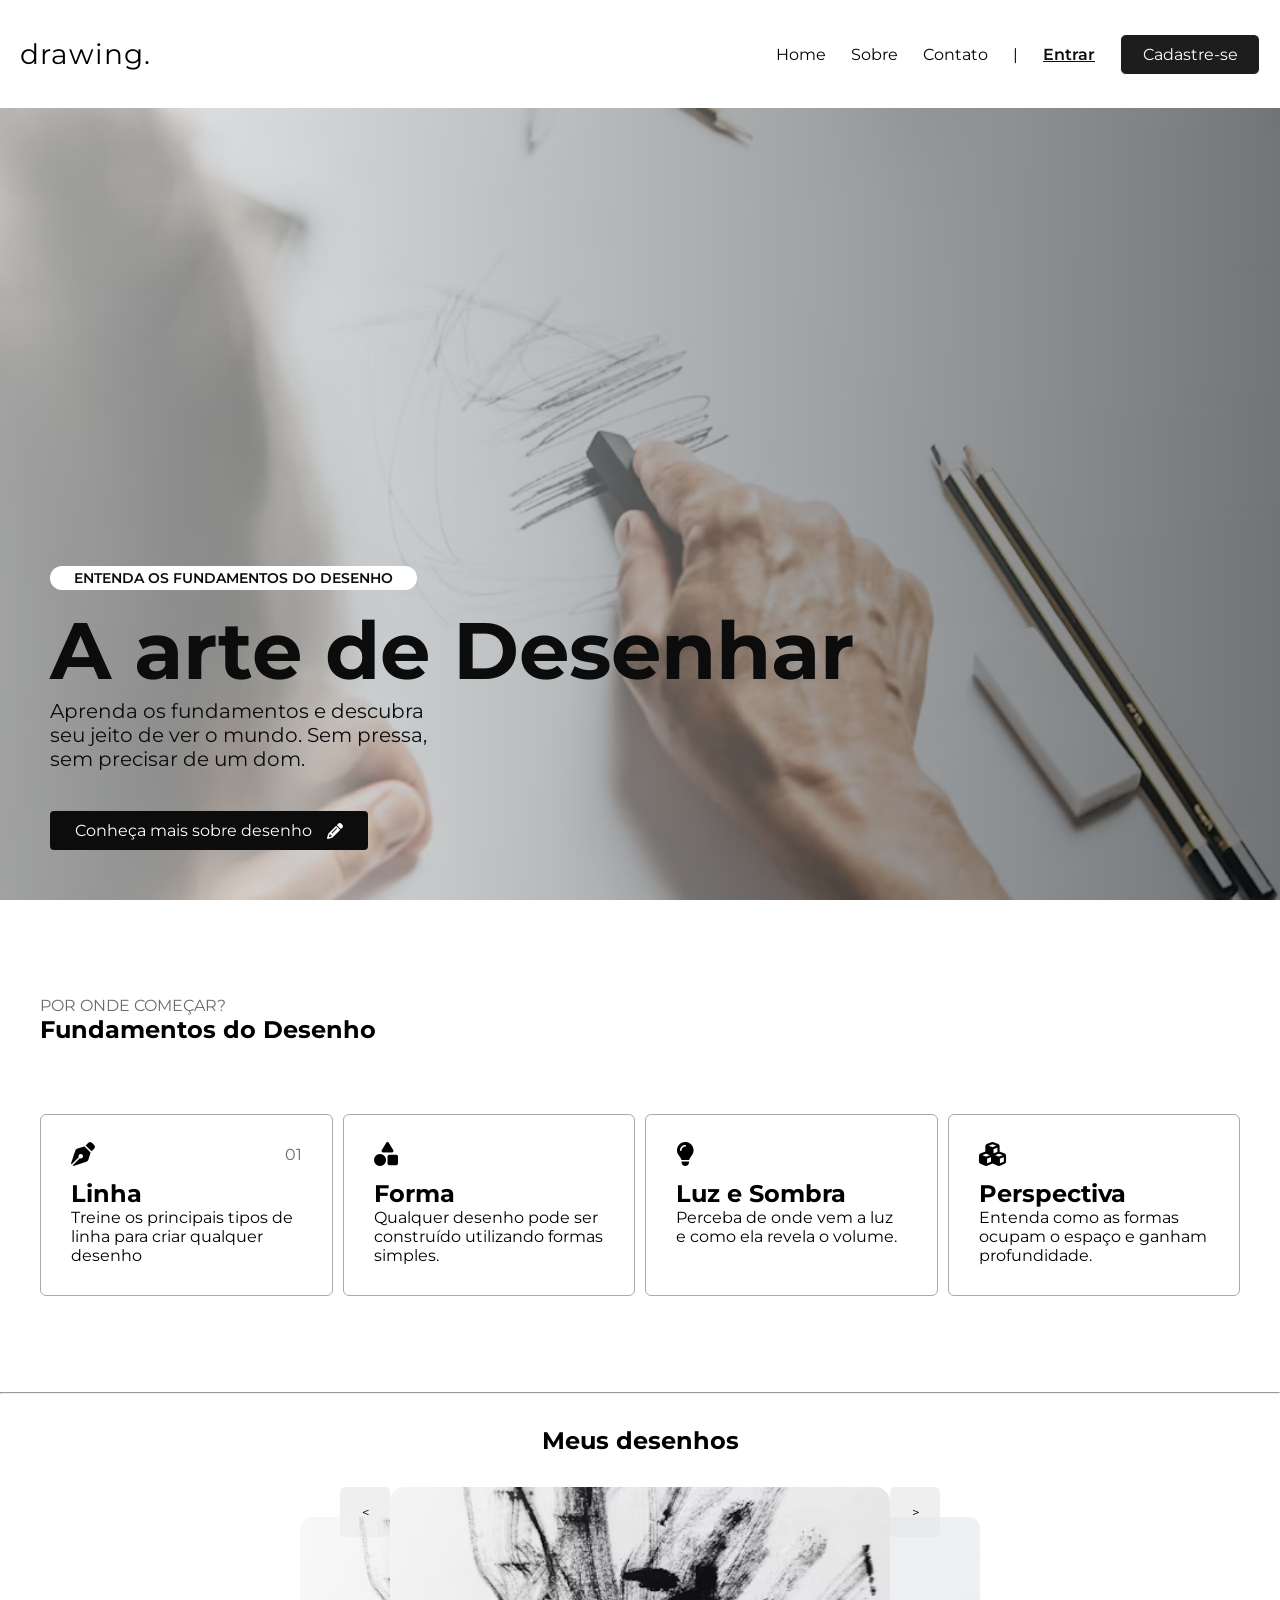
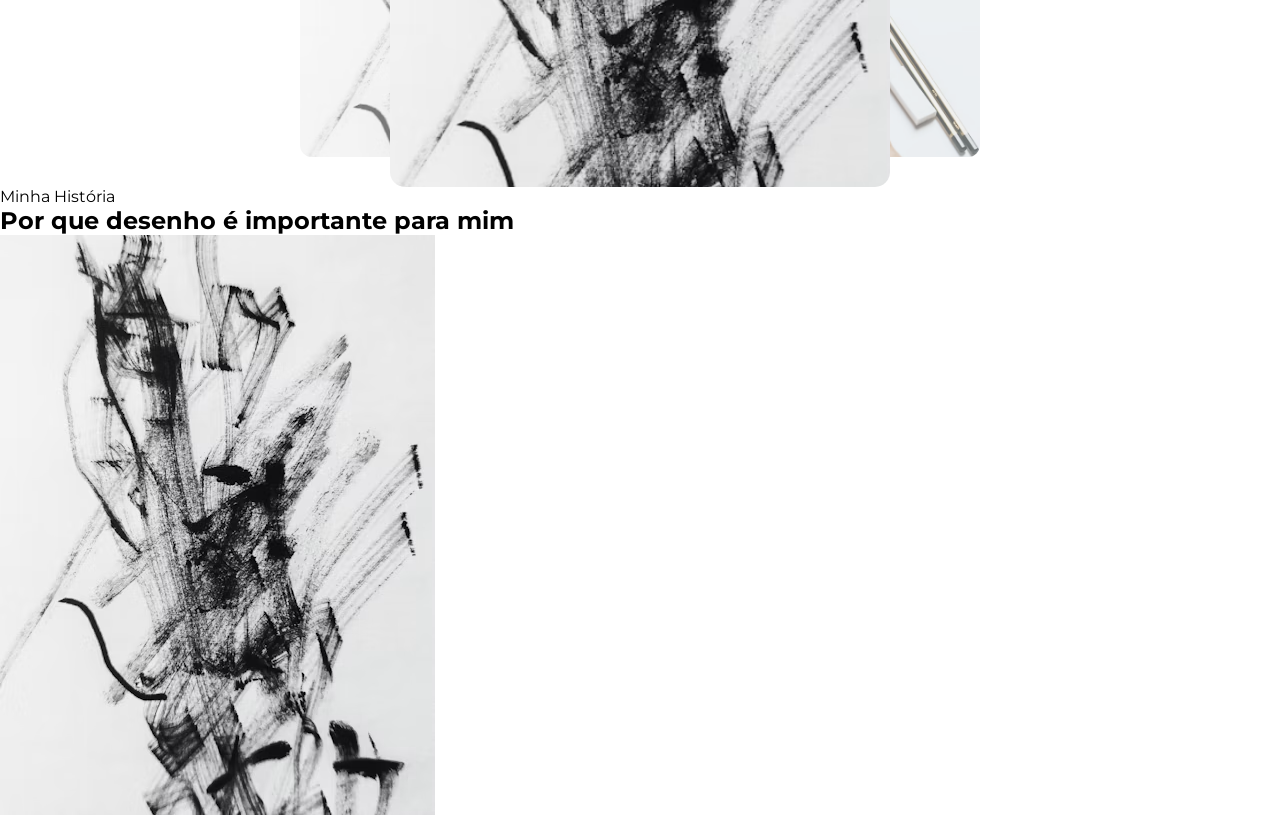
==== commit 759e8789: "style: padroniza CSS do login/cadastro" ====
--- a/web-data-viz/public/index.html
+++ b/web-data-viz/public/index.html
@@ -81,13 +81,13 @@
 
                     <h1>Meus desenhos</h1>
                     <div class="carrossel">
+                    <button class="voltar"> < </button>
                             <ul class="carrossel-imgs">
                                 <li class="img selecionado"><img src="./assets/imgs/photo-1569091791842-7cfb64e04797.avif" alt="draw1"></li>
                                 <li class="img"><img src="./assets/imgs/premium_photo-1664197369827-378ba152d1af.avif" alt="draw2"></li>
                                 <li class="img"><img src="./assets/imgs/photo-1569091791842-7cfb64e04797.avif" alt="draw3"></li>
                             </ul>
                     <button class="avancar" onclick=""> > </button>
-                    <button class="voltar"> < </button>
                 </div>
 
                 </section>
@@ -127,7 +127,7 @@
 }
     
 
-    botaoAvancar.addEventListener("click", function () {
+    botaoAvancar.addEventListener("click", () => {
         if (indice < desenhos.length - 1) {
             indice++;
         } else {
--- a/web-data-viz/public/css/style.css
+++ b/web-data-viz/public/css/style.css
@@ -35,25 +35,27 @@
     color: var(--cor-fonte);
 }
 /* Navbar */
-ul{
+nav ul{
     list-style: none;
 }
-li{
+nav li{
     font-size: 16px;
-}
-
-li::after{
+    position: relative;
+    cursor: pointer;
+}
+
+nav li::after{ /* Cria um elmento pelo CSS */
   content: '';
   position: absolute;
-  bottom: 0;
+  width: 0; /* Começa sem width */
   left: 0;
-  width: 0; /* Começa invisível (largura zero) */
-  height: 3px; /* Espessura da barra */
-  background-color: #3498db; /* Cor da barra */
-  transition: width 0.3s ease; /* Animação suave */
-}
-li:hover::after {
-  width: 100%; /* Expande até 100% ao passar o mouse */
+  bottom: -2px; 
+  height: 1.5px; 
+  background-color: var(--cor-fonte); 
+  transition: width 0.3s ease; 
+}
+nav li:hover::after {
+  width: 100%; /* Aumenta até 100% quando passa o mouse */
 }
 .site-title{
     font-size: 28px;
@@ -168,7 +170,12 @@
     display: flex;
     
 }
-
+.carrossel button{
+    border: none;
+    height: 50px;
+    width: 50px;
+    border-radius: 5px;
+}
 .carrossel-imgs{
     position: relative;
 
@@ -182,17 +189,14 @@
 }
 .img{
     position: absolute;
-
     width: 100%;
     height: 100%;
-
     top: 0;
     left: 0;
-
     transition: 0.5s;
 }
 
-.img:nth-child(2) {
+/* .img:nth-child(2) {
     z-index: 2;
 
     transform: translateX(-130px) scale(0.9);
@@ -206,12 +210,11 @@
     transform: translateX(140px) scale(0.8);
 
     filter: blur(5px);
-}
+} */
 
 .carrossel-imgs img {
     width: 100%;
     height: 100%;
-
     object-fit: cover;
     transition: transform 0.5s ease;
     border-radius: 15px;
@@ -220,9 +223,15 @@
 .selecionado{
     z-index: 3;
 }
-.img.esquerda,
+.img.esquerda{
+    transform: scale(0.7);
+    transform: translateX(-140px) scale(0.8);
+    opacity: 0.6;
+    z-index: 2;
+}
 .img.direita { /* menores, nas laterais */
     transform: scale(0.7);
+    transform: translateX(140px) scale(0.8);
     opacity: 0.6;
     z-index: 2;
 }
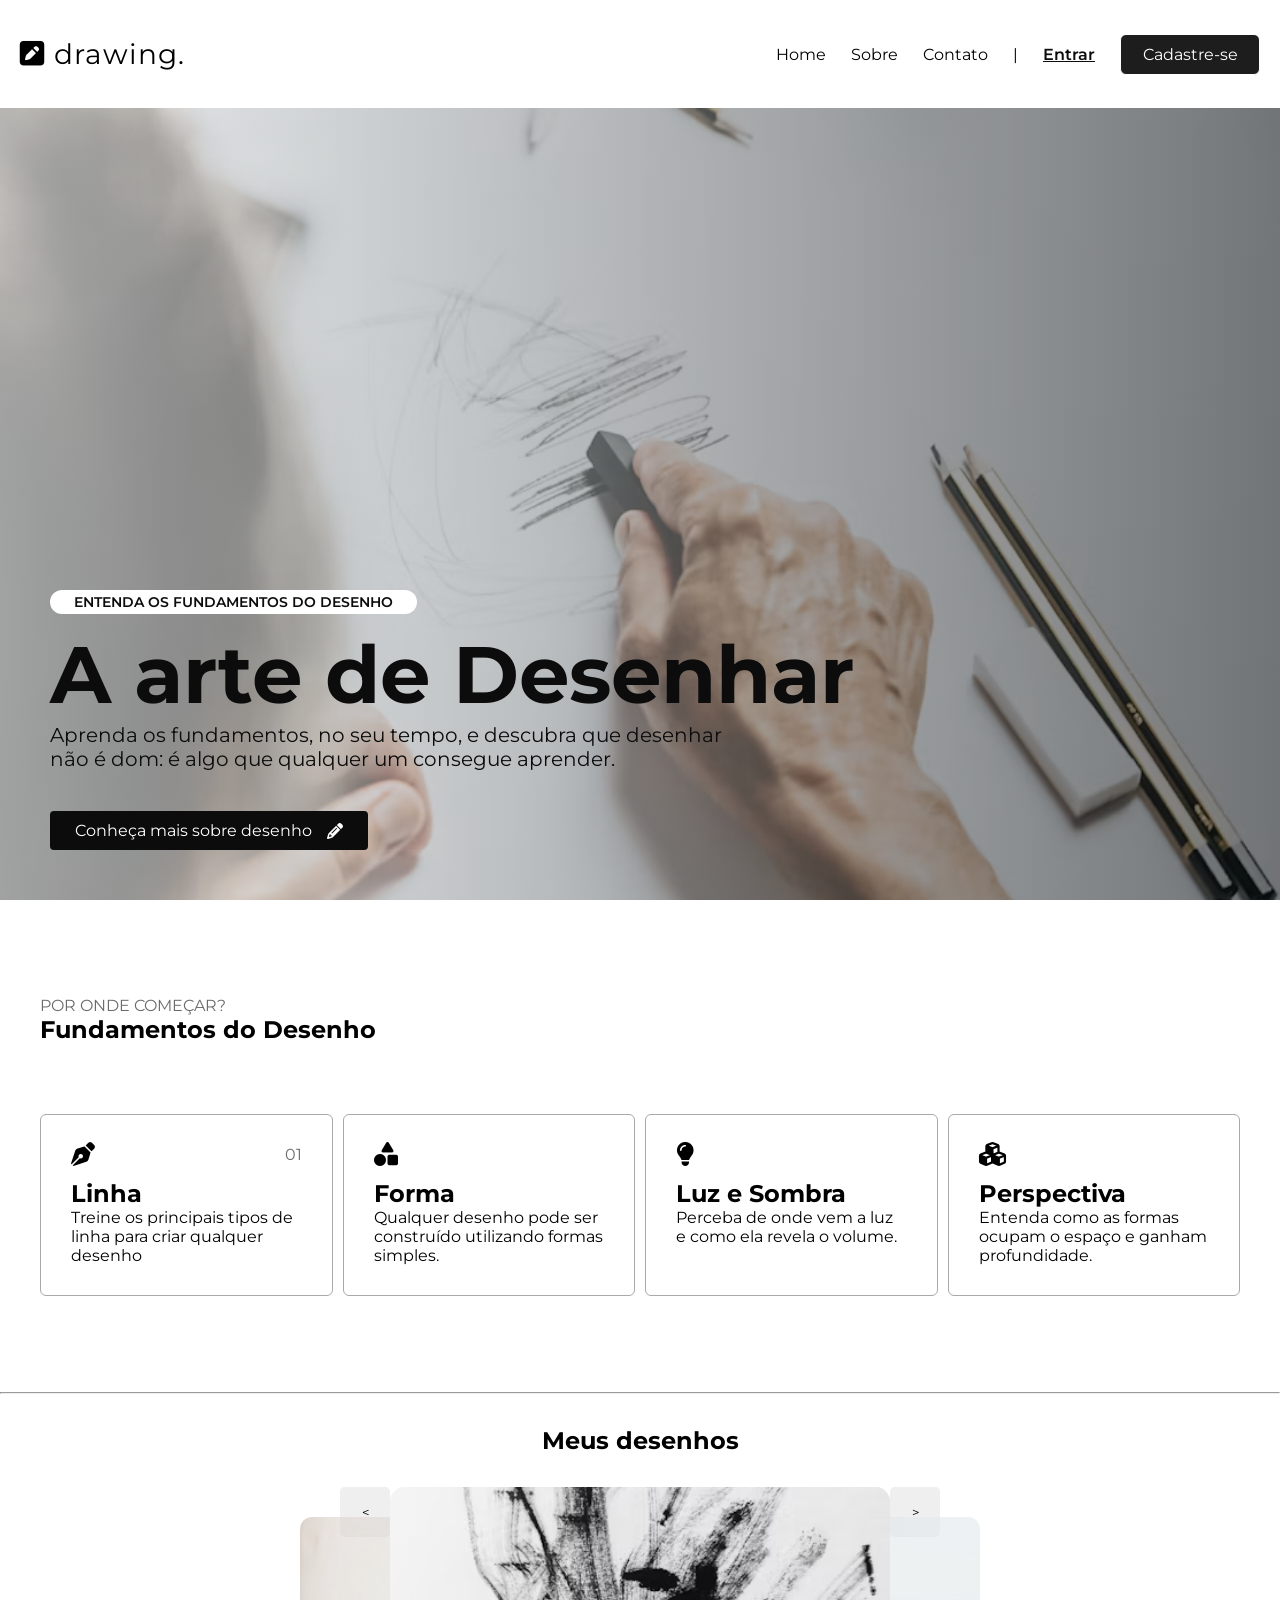
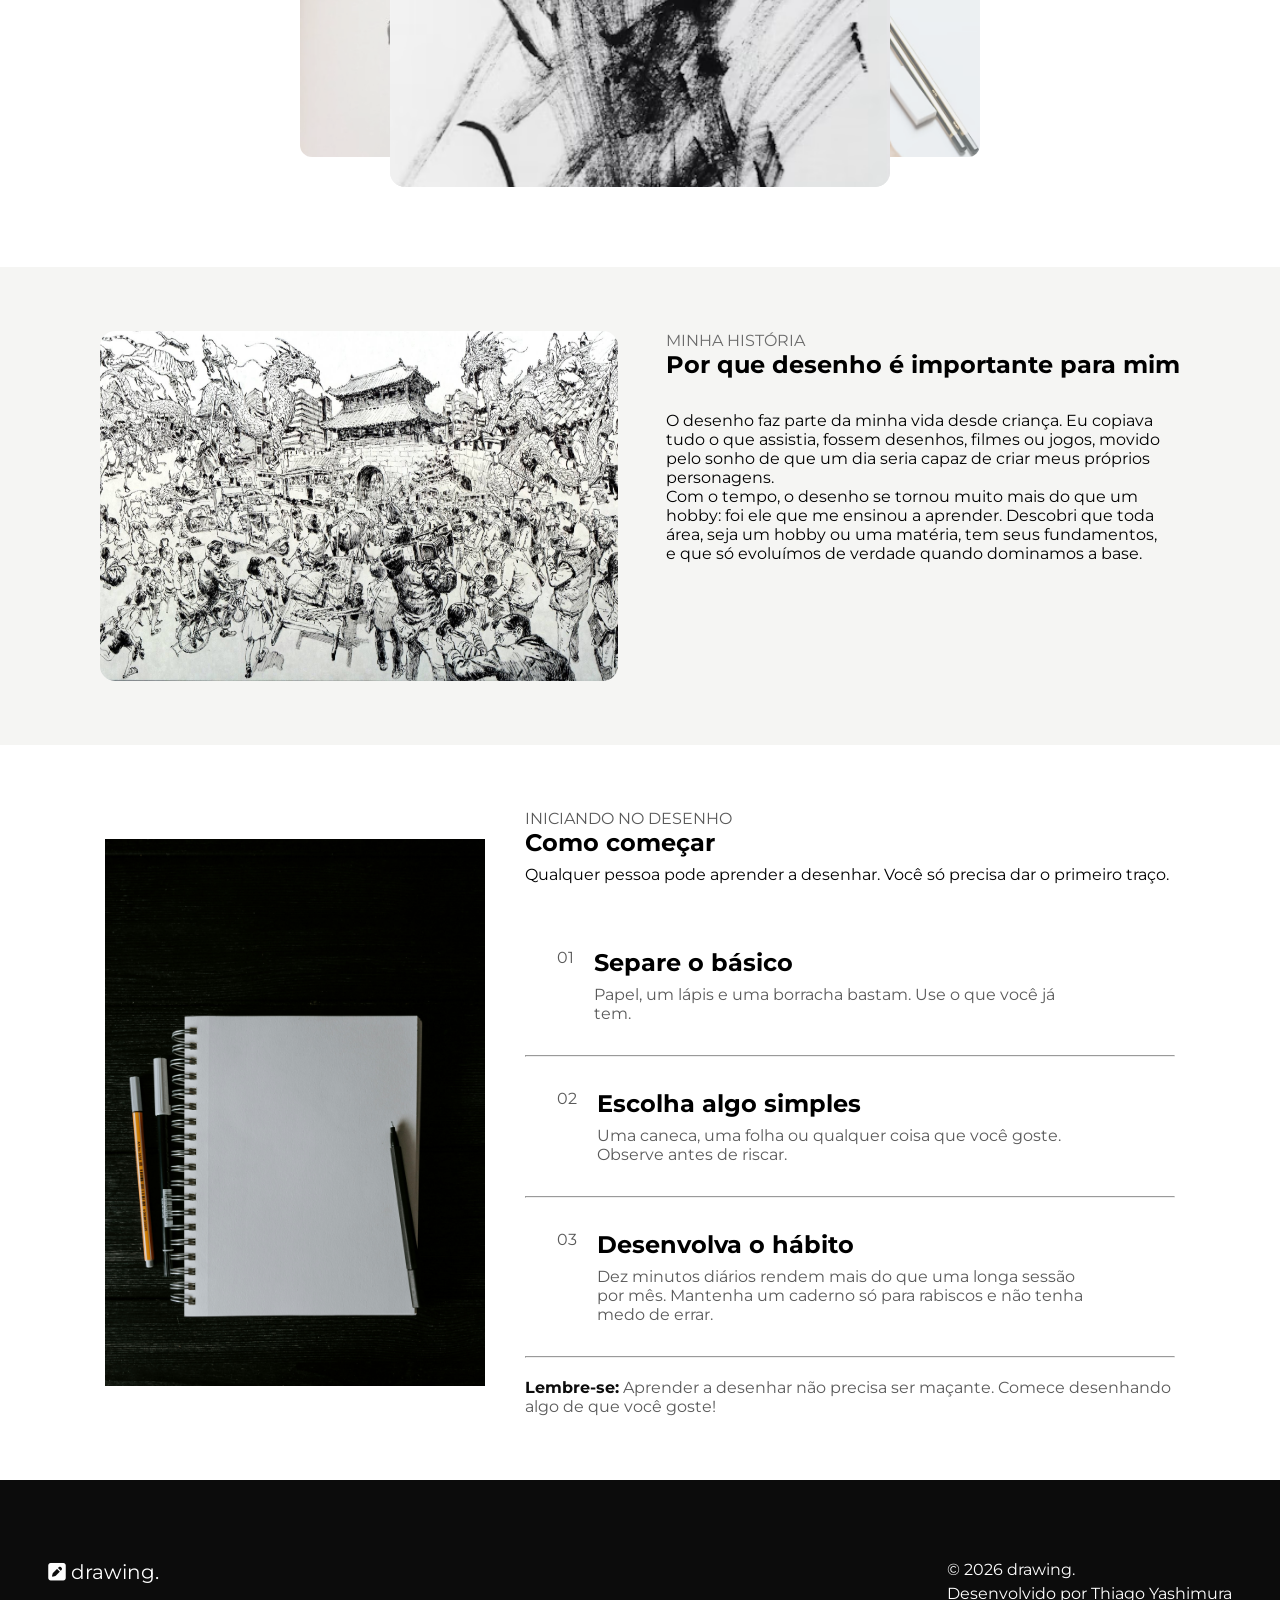
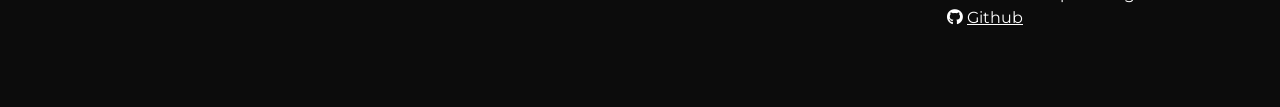
==== commit 303a35f2: "feat:cria rota/controller/model para dashboard e finaliza a estilização do site e página do quiz" ====
--- a/web-data-viz/public/index.html
+++ b/web-data-viz/public/index.html
@@ -15,93 +15,156 @@
 <body>
     <main>
         <nav class="navbar">
-            <div class="site-title">drawing.</div>
+            <div class="site-title">
+                <i class="fa-solid fa-square-pen"></i>
+                drawing.</div>
         <ul>
             <li><a>Home</a></li>  
             <li><a>Sobre</a></li>  
             <li><a>Contato</a></li>   
             <li><a>|</a></li> 
-            <button class="btn-simples">Entrar</button>
-            <button class="btn">Cadastre-se</button>
+            <button class="btn-simples"><a href="./login.html" style="color: rgb(12,12,12);">Entrar</a></button>
+            <button class="btn"><a href="./cadastro.html" style="text-decoration: none;color: white;">Cadastre-se</a></button>
         </ul> 
         </nav>
 
-            <section class="background">
-                <div class="background-content">
-                    <span class="badge">Entenda os fundamentos do desenho</span>
-                    <h1 class="title-background">
-                        A arte de Desenhar 
-                    </h1>
-                    <p>Aprenda os fundamentos e descubra seu jeito de ver o mundo. 
-                        Sem pressa, sem precisar de um dom.</p>
-                    <button class="more-button">
-                        Conheça mais sobre desenho
-                        <i class="fa-solid fa-pencil"></i>
-                    </button>
-                </div>
-            </section>
+        <section class="background">
+            <div class="background-content">
+                <span class="badge">Entenda os fundamentos do desenho</span>
+                <h1 class="title-background">
+                    A arte de Desenhar 
+                </h1>
+                <p>Aprenda os fundamentos, no seu tempo, e descubra que desenhar não é dom: é algo que qualquer um consegue aprender.</p>
+                <button class="more-button">
+                    Conheça mais sobre desenho
+                    <i class="fa-solid fa-pencil"></i>
+                </button>
+            </div>
+        </section>
+        
+        <section class="fundamentos">
+            <span>Por onde começar?</span>
+            <h1 class="fundamentos-title">Fundamentos do Desenho</h1>
             
-            <section class="fundamentos">
-                <span>Por onde começar?</span>
-                <h1 class="fundamentos-title">Fundamentos do Desenho</h1>
+            <div class="fundamentos-container">
+                <div class="card-fundamento">
+                    <div style="display: flex; justify-content: space-between;align-items: center;">
+                        <i class="fa-solid fa-pen-nib fa-xl"></i> 
+                        <span>01</span>  
+                    </div>
+                    
+                    <h2>Linha</h2>
+                    <p>Treine os principais tipos de linha para criar qualquer desenho</p>
+                </div>
+
+                <div class="card-fundamento">
+                    <i class="fa-solid fa-shapes fa-xl"></i>
+                    <h2>Forma</h2>
+                    <p>Qualquer desenho pode ser construído utilizando formas simples.</p>
+                </div>
+
+                <div class="card-fundamento">
+                    <i class="fa-solid fa-lightbulb fa-xl"></i>
+                    <h2>Luz e Sombra</h2>
+                    <p>Perceba de onde vem a luz e como ela revela o volume.</p>
+                </div>
+
+                <div class="card-fundamento">
+                    <i class="fa-solid fa-cubes fa-xl"></i>
+
+                    <h2>Perspectiva</h2>
+                    <p>Entenda como as formas ocupam o espaço e ganham profundidade.</p>
+                </div>
+            </div>
+        </section>
+            <hr>
+        <section class="meus-desenhos">
+
+            <h1>Meus desenhos</h1>
+            <div class="carrossel">
+            <button class="voltar"> < </button>
+                    <ul class="carrossel-imgs">
+                        <li class="img selecionado"><img src="./assets/imgs/photo-1569091791842-7cfb64e04797.avif" alt="draw1"></li>
+                        <li class="img"><img src="./assets/imgs/premium_photo-1664197369827-378ba152d1af.avif" alt="draw2"></li>
+                        <li class="img"><img src="./assets/imgs/photo-1569091791842-7cfb64e04797.avif" alt="draw3"></li>
+                        <li class="img"><img src="./assets/imgs/a08b53731da4ea5f3017eab21f83b16e.jpg" alt="draw3"></li>
+                    </ul>
+            <button class="avancar" onclick=""> > </button>
+        </div>
+
+        </section>
+
+        <section class="importancia-desenho">
+            
+                <div class="importancia-content">
+                    
+                    <img src="./assets/imgs/505e92dbb66364175805967b14be7be9.jpg" alt="">
+                    <div class="importancia-header">
+                    <span>Minha História</span>
+                    <h1>Por que desenho é importante para mim</h1>
+                    <p>
+                        O desenho faz parte da minha vida desde criança. Eu copiava tudo o que assistia, fossem desenhos, filmes ou jogos, movido pelo sonho de que um dia seria capaz de criar meus próprios personagens.
+                        <br>
+                        Com o tempo, o desenho se tornou muito mais do que um hobby: foi ele que me ensinou a aprender. Descobri que toda área, seja um hobby ou uma matéria, tem seus fundamentos, e que só evoluímos de verdade quando dominamos a base.
+                    </p>
+                </div>
+                    
+                </div>
+        </section>
+
+        <section class="como-comecar">
+            <img src="./assets/imgs/kelly-sikkema-iiaUVel-cJE-unsplash.jpg" alt="">
+            <div class="como-comecar-content">
+                <span style="color:rgb(90, 90, 90);text-transform: uppercase;">Iniciando no desenho</span>
+                <h1>Como começar</h1>
+                <p class="p-header">
+                    Qualquer pessoa pode aprender a desenhar.
+                    Você só precisa dar o primeiro traço.
+                </p>
+                <div class="passos">
+                    <span>01</span>
+                    <div>
+                        <h2>Separe o básico</h2>
+                        <span>Papel, um lápis e uma borracha bastam. Use o que você já tem.</span>
+                    </div>
+                </div>
+                    <hr>
+                <div class="passos">
+                    <span>02</span>
+                    <div>
+                        <h2>Escolha algo simples</h2>
+                        <span>Uma caneca, uma folha ou qualquer coisa que você goste. Observe antes de riscar.</span>
+                    </div>
+                </div>
+                 <hr>
+                    <div class="passos">
+                    <span>03</span>
+                    <div>
+                        <h2>Desenvolva o hábito</h2>
+                        <span>Dez minutos diários rendem mais do que uma longa sessão por mês. Mantenha um caderno só para rabiscos e não tenha medo de errar.</span>
+                    </div>
+                </div>
+                <hr>
+                <p style="color: rgb(90, 90, 90); margin-top: 20px;"><b style="color:rgb(12,12,12);">Lembre-se:</b> Aprender a desenhar não precisa ser maçante. Comece desenhando algo de que você goste!</p>
+               
                 
-                <div class="fundamentos-container">
-                    <div class="card-fundamento">
-                        <div style="display: flex; justify-content: space-between;align-items: center;">
-                            <i class="fa-solid fa-pen-nib fa-xl"></i> 
-                            <span>01</span>  
-                        </div>
-                        
-                        <h2>Linha</h2>
-                        <p>Treine os principais tipos de linha para criar qualquer desenho</p>
-                    </div>
-
-                    <div class="card-fundamento">
-                        <i class="fa-solid fa-shapes fa-xl"></i>
-                        <h2>Forma</h2>
-                        <p>Qualquer desenho pode ser construído utilizando formas simples.</p>
-                    </div>
-
-                    <div class="card-fundamento">
-                        <i class="fa-solid fa-lightbulb fa-xl"></i>
-                        <h2>Luz e Sombra</h2>
-                        <p>Perceba de onde vem a luz e como ela revela o volume.</p>
-                    </div>
-
-                    <div class="card-fundamento">
-                        <i class="fa-solid fa-cubes fa-xl"></i>
-
-                        <h2>Perspectiva</h2>
-                        <p>Entenda como as formas ocupam o espaço e ganham profundidade.</p>
-                    </div>
-                </div>
-            </section>
-            <hr>
-                <section class="meus-desenhos">
-
-                    <h1>Meus desenhos</h1>
-                    <div class="carrossel">
-                    <button class="voltar"> < </button>
-                            <ul class="carrossel-imgs">
-                                <li class="img selecionado"><img src="./assets/imgs/photo-1569091791842-7cfb64e04797.avif" alt="draw1"></li>
-                                <li class="img"><img src="./assets/imgs/premium_photo-1664197369827-378ba152d1af.avif" alt="draw2"></li>
-                                <li class="img"><img src="./assets/imgs/photo-1569091791842-7cfb64e04797.avif" alt="draw3"></li>
-                            </ul>
-                    <button class="avancar" onclick=""> > </button>
-                </div>
-
-                </section>
-
-                <section class="importancia-desenho">
-                        <span>Minha História</span>
-                        <h1>Por que desenho é importante para mim</h1>
-                        <div>
-                            <img src="./assets/imgs/photo-1569091791842-7cfb64e04797.avif" alt="">
-                            <p>
-
-                            </p>
-                        </div>
-                </section>
+            </div>
+        </section>
+
+        <footer>
+                <p style="font-size:20px;"><i class="fa-solid fa-square-pen"></i> drawing.</p>
+                <div style="display: flex;flex-direction: column; gap: 5px;">
+                    <p >© 2026 drawing.</p>
+                    <p>Desenvolvido por <a></a>Thiago Yashimura</p>
+                    <a
+                    target="_blank"
+                    style="color: white; text-decoration: none;"
+                     href="https://github.com/Thiago-Yashimura">
+                        <i class="fa-brands fa-github"></i> <span style="text-decoration: underline;">Github</span></a>
+                
+                </div>
+              
+        </footer>
     </main>
 </body>
 </html>
--- a/web-data-viz/public/css/style.css
+++ b/web-data-viz/public/css/style.css
@@ -97,12 +97,10 @@
     justify-content: end;
 }
 
-.background-content{
-}
 .background p{
     color: var(--cor-fonte);
     font-size: 20px;
-    width: 400px;
+    width: 700px;
 }
 .title-background{
     margin-top: 15px;
@@ -234,4 +232,74 @@
     transform: translateX(140px) scale(0.8);
     opacity: 0.6;
     z-index: 2;
+}
+/* Seção importância do desenho */
+.importancia-desenho{
+    margin-top: 5rem;
+    background-color:rgba(245, 245, 243, 1);
+    display: flex;
+    flex-direction: column;
+    padding: 2rem;
+}
+.importancia-desenho img{
+   height: 350px;
+   width: 45%;
+   border-radius: 15px;
+   margin-right: 3rem;
+}
+.importancia-header h1{
+    margin-bottom: 2rem;
+}
+.importancia-header p{
+    height: auto;
+    width: 500px;
+}
+.importancia-header span{
+    text-transform: uppercase;
+    color: rgb(107, 107, 107) ;
+}
+.importancia-content{
+    padding: 2rem;
+    display: flex;
+    justify-content: center;
+}
+
+/* Seção como começar */
+.como-comecar{
+    padding: 4rem;
+    display: flex;
+    justify-content: center;
+    align-items: center;
+    gap: 40px;
+}
+.p-header{
+    margin-top: 0.5rem;
+    margin-bottom: 2rem;
+}
+.como-comecar img{
+    width: 33%;
+}
+.como-comecar-content{
+    width: 650px
+}
+.passos{
+    display: flex;
+    gap: 20px;
+    padding: 2rem;
+    width: 600px;
+}
+.passos h2{
+    margin-bottom: 0.5rem;
+}
+.passos span{
+    color: rgb(90, 90, 90);
+}
+
+/* Footer */
+footer{
+    background-color: var(--cor-fonte);
+    color: white;
+    display: flex;
+    padding: 5rem 3rem;
+    justify-content: space-between;
 }
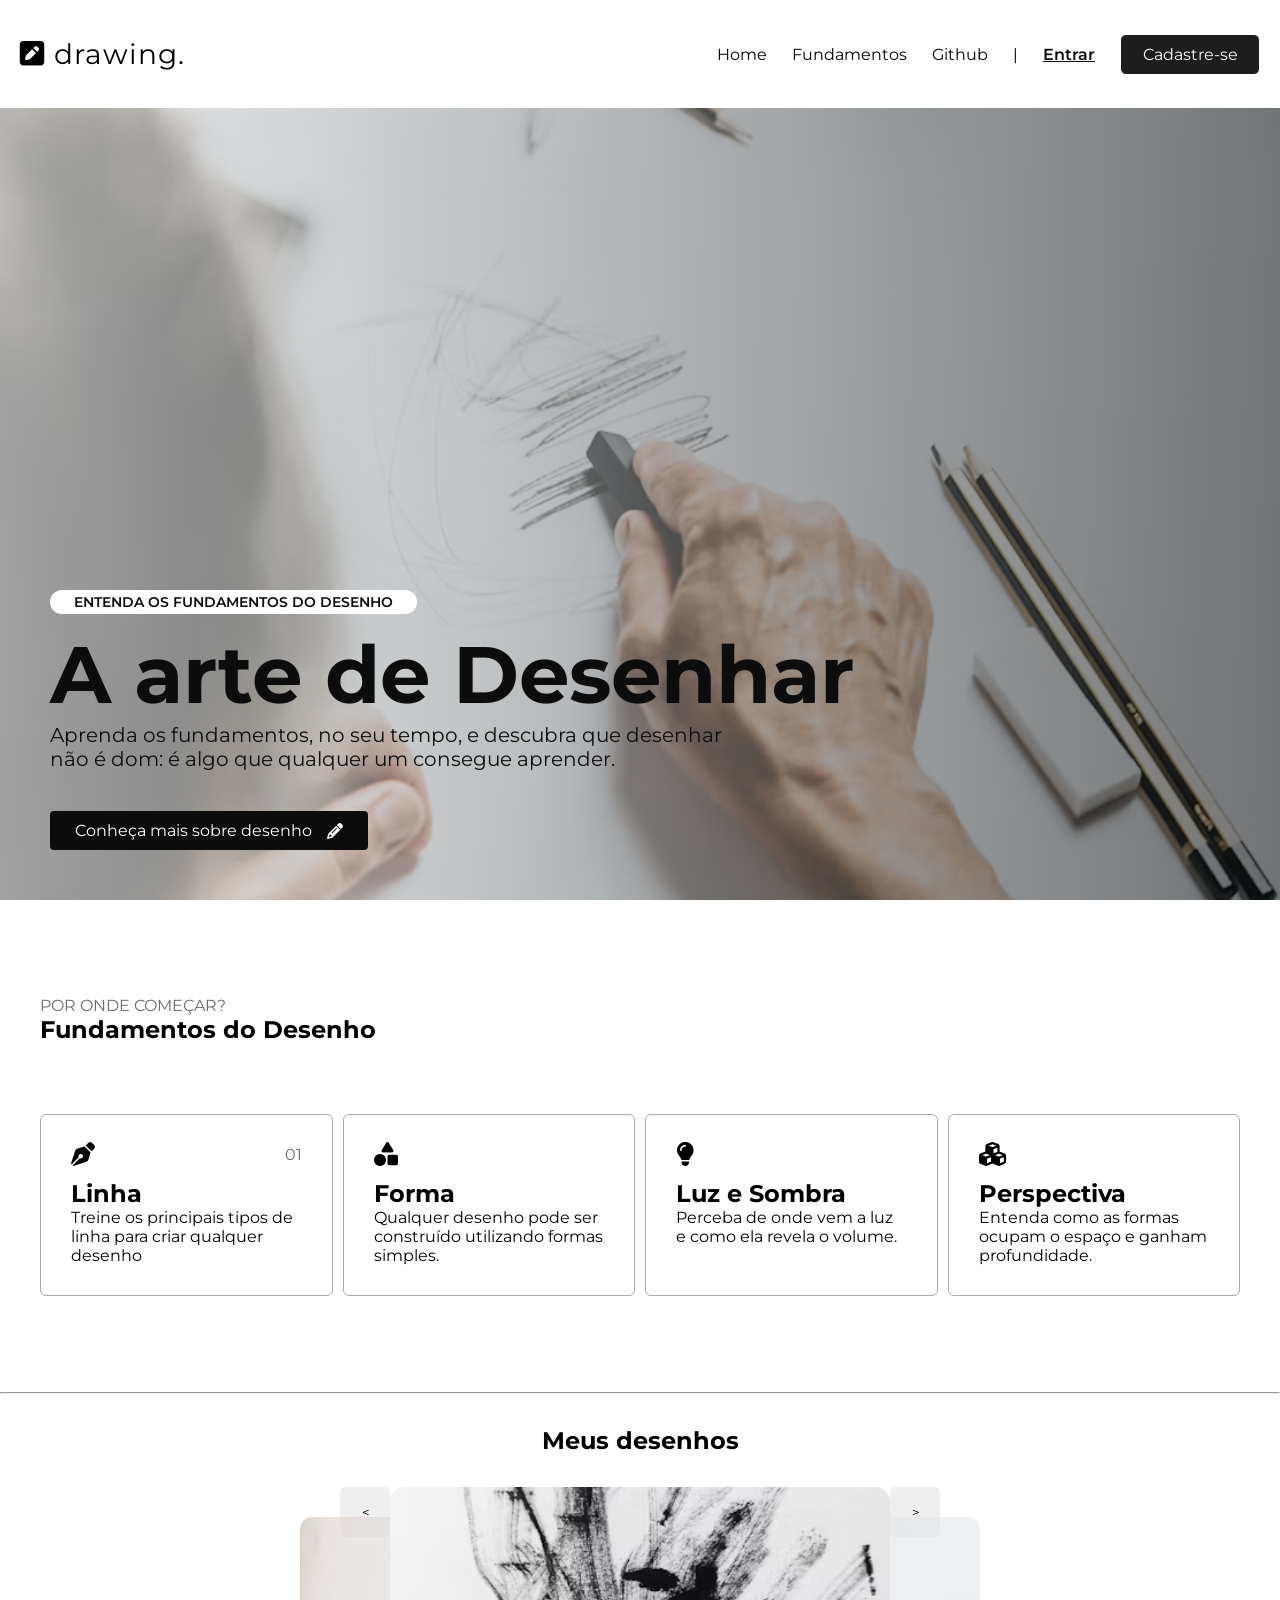
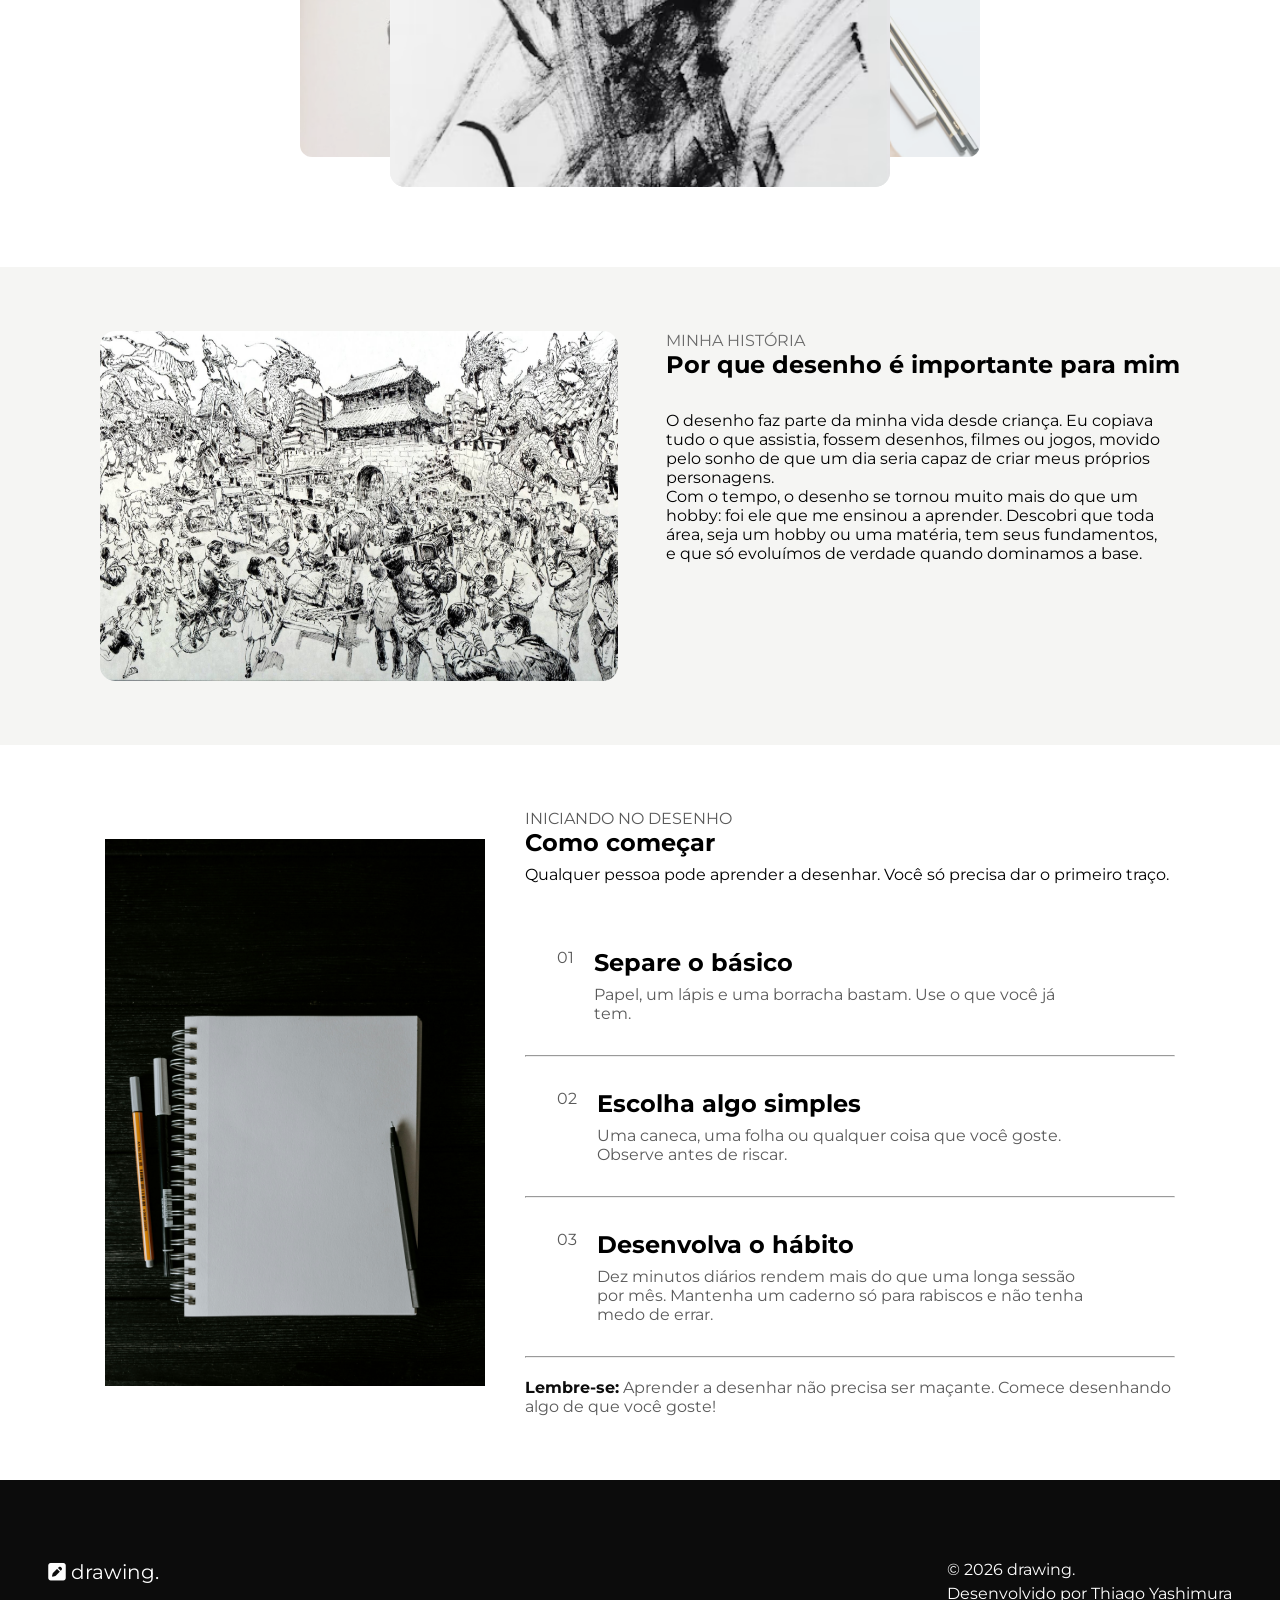
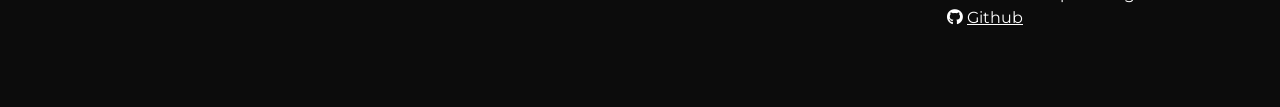
==== commit 33396017: "fix: arruma endereço dos links da página" ====
--- a/web-data-viz/public/index.html
+++ b/web-data-viz/public/index.html
@@ -20,8 +20,8 @@
                 drawing.</div>
         <ul>
             <li><a>Home</a></li>  
-            <li><a>Sobre</a></li>  
-            <li><a>Contato</a></li>   
+            <li><a>Fundamentos</a></li>  
+            <li><a>Github</a></li>   
             <li><a>|</a></li> 
             <button class="btn-simples"><a href="./login.html" style="color: rgb(12,12,12);">Entrar</a></button>
             <button class="btn"><a href="./cadastro.html" style="text-decoration: none;color: white;">Cadastre-se</a></button>
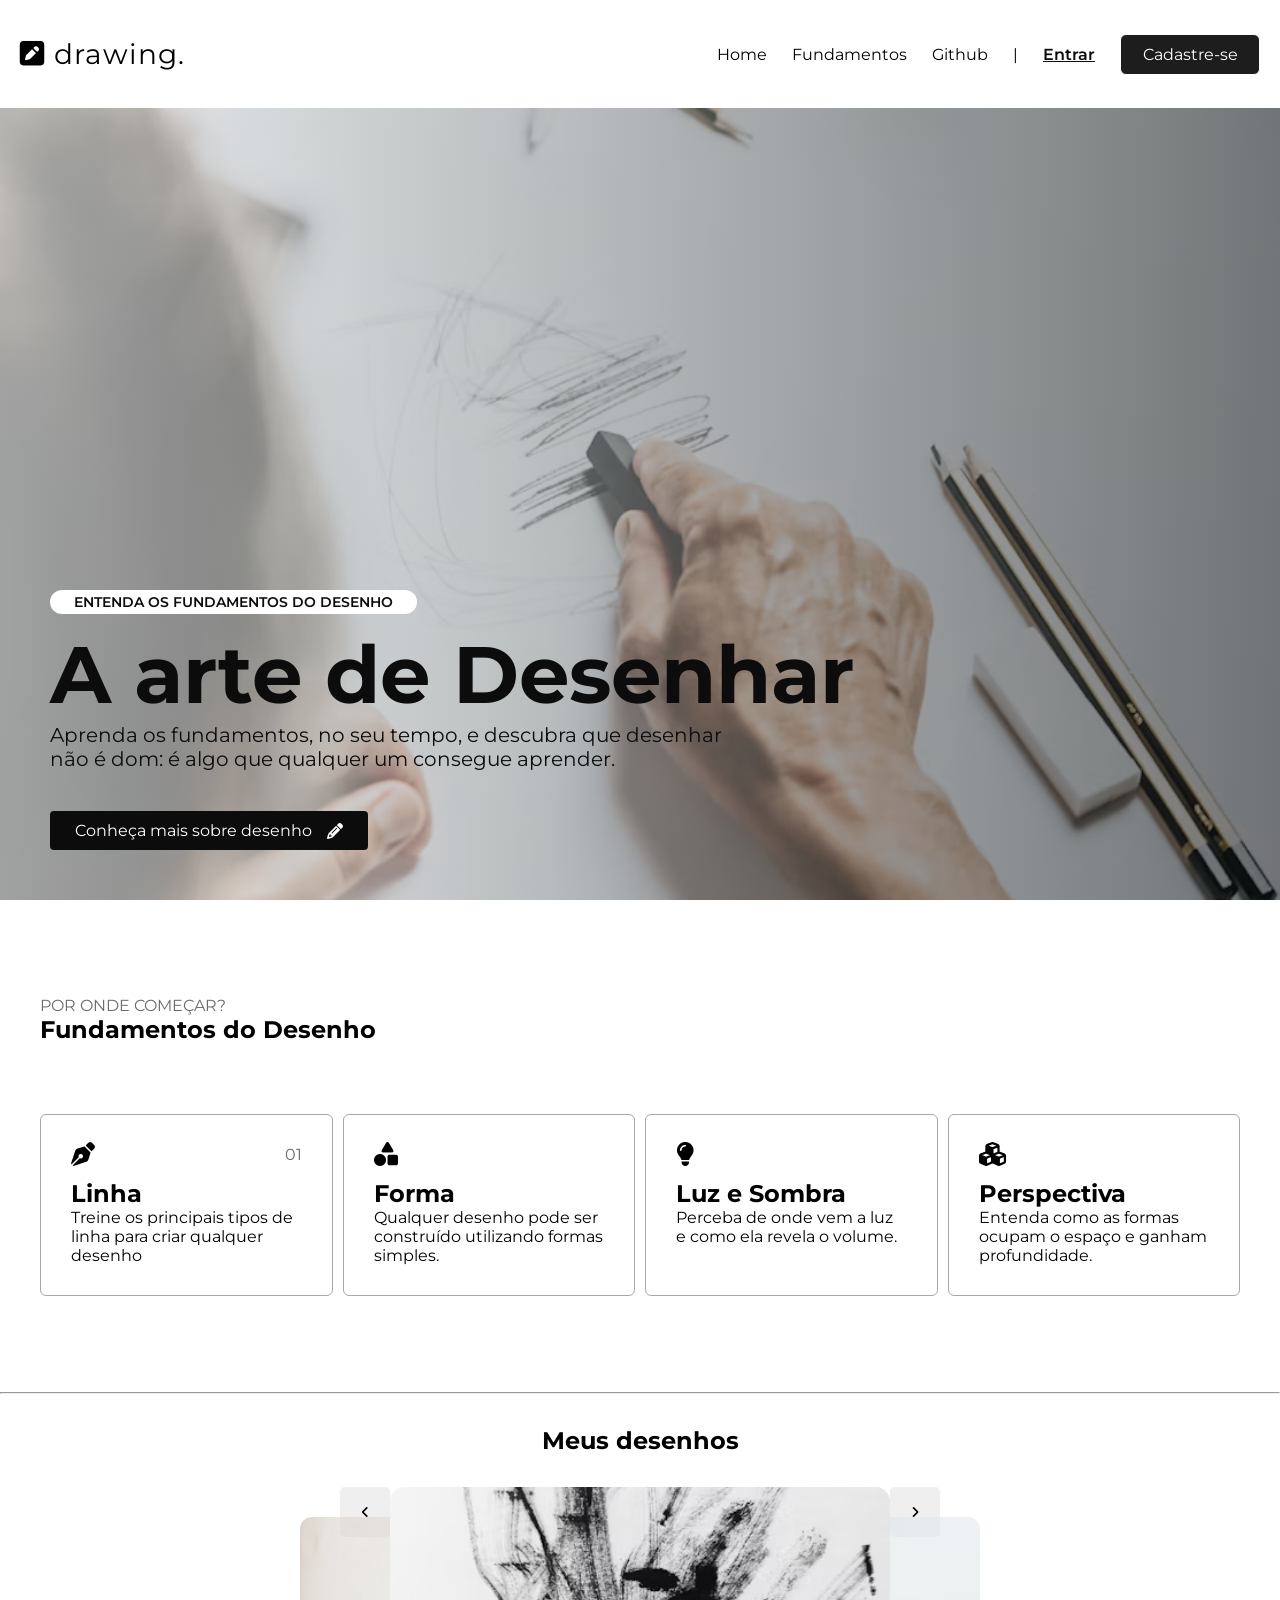
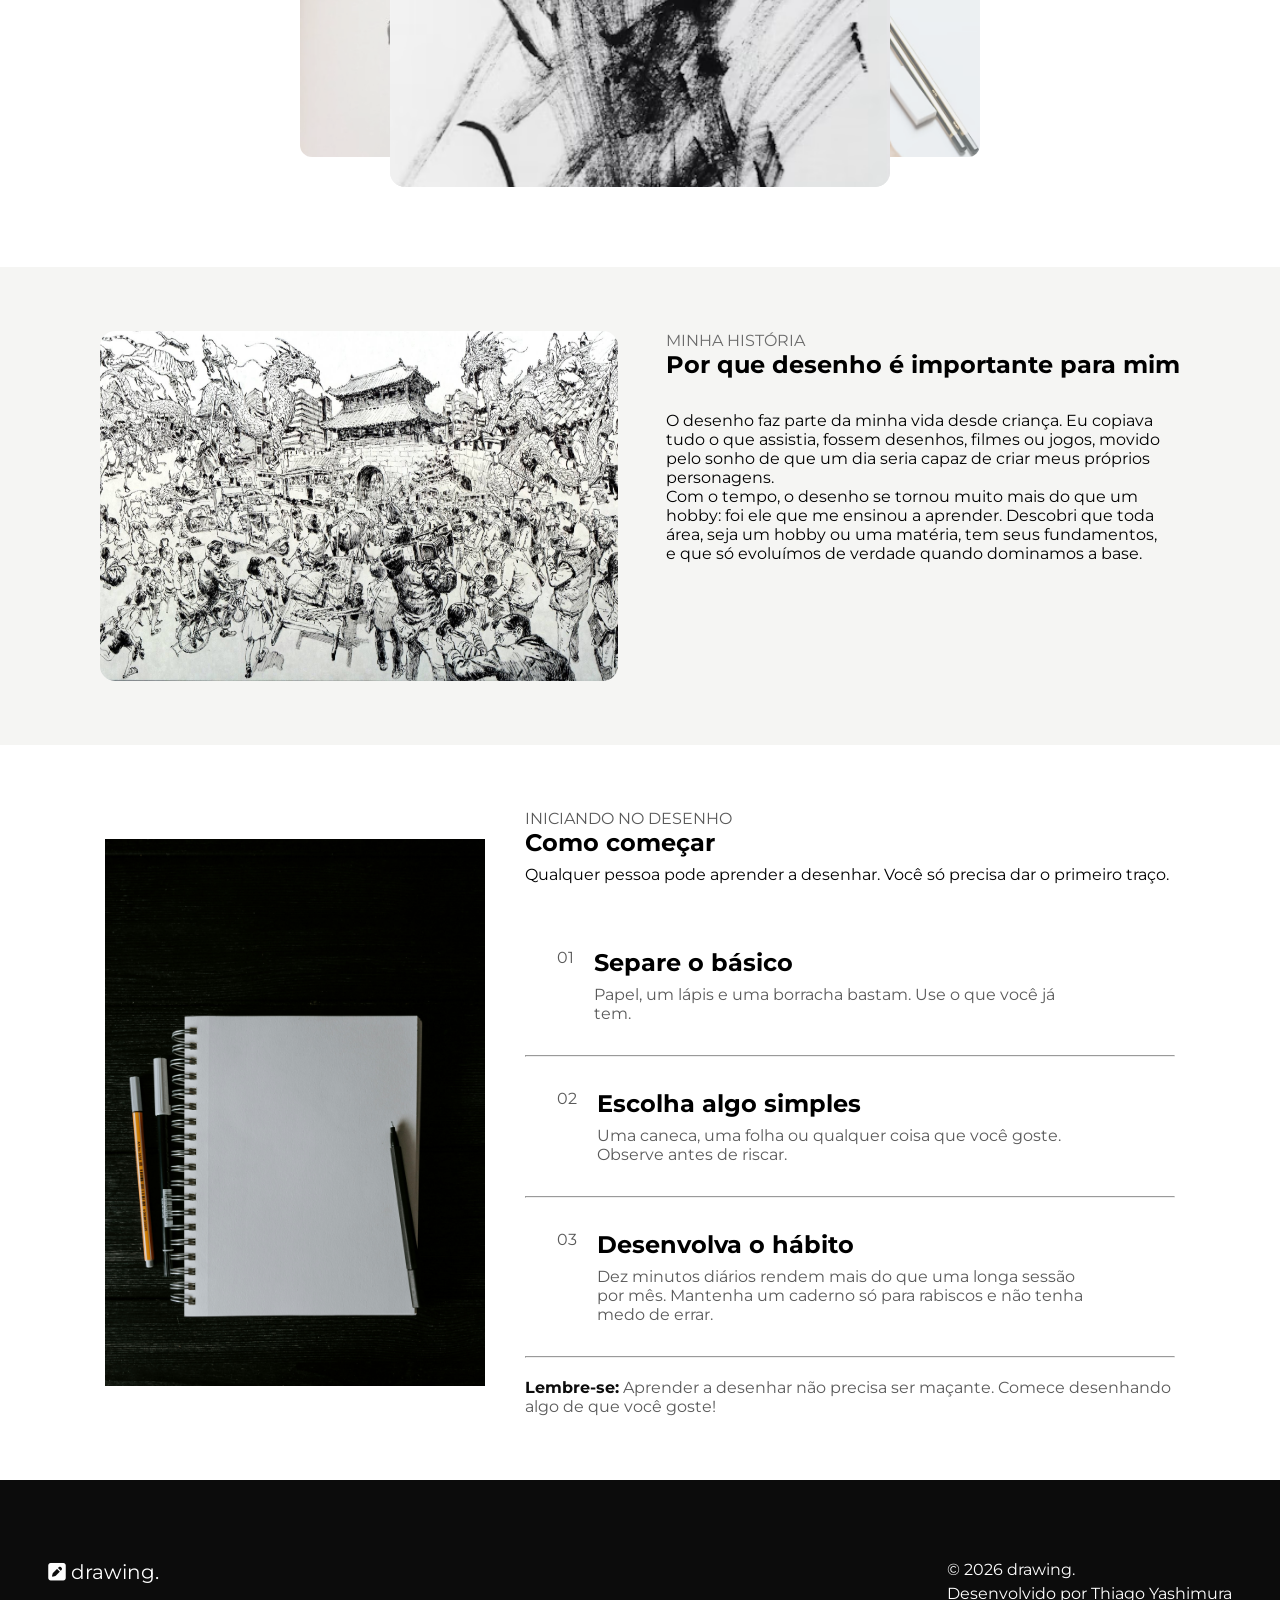
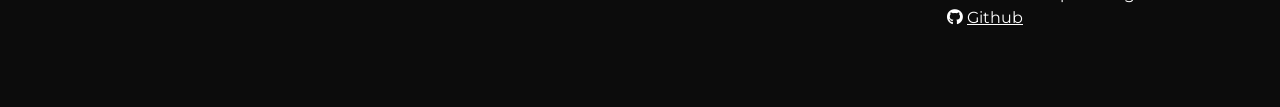
==== commit 4a4f2f7b: "feat: adiciona validação da resposta da API na página de cadastro" ====
--- a/web-data-viz/public/index.html
+++ b/web-data-viz/public/index.html
@@ -82,14 +82,14 @@
 
             <h1>Meus desenhos</h1>
             <div class="carrossel">
-            <button class="voltar"> < </button>
+            <button class="voltar btn-carrosel"> <i class="fa-solid fa-angle-left"></i> </button>
                     <ul class="carrossel-imgs">
                         <li class="img selecionado"><img src="./assets/imgs/photo-1569091791842-7cfb64e04797.avif" alt="draw1"></li>
                         <li class="img"><img src="./assets/imgs/premium_photo-1664197369827-378ba152d1af.avif" alt="draw2"></li>
                         <li class="img"><img src="./assets/imgs/photo-1569091791842-7cfb64e04797.avif" alt="draw3"></li>
                         <li class="img"><img src="./assets/imgs/a08b53731da4ea5f3017eab21f83b16e.jpg" alt="draw3"></li>
                     </ul>
-            <button class="avancar" onclick=""> > </button>
+            <button class="avancar btn-carrosel" onclick=""> <i class="fa-solid fa-angle-right"></i> </button>
         </div>
 
         </section>
